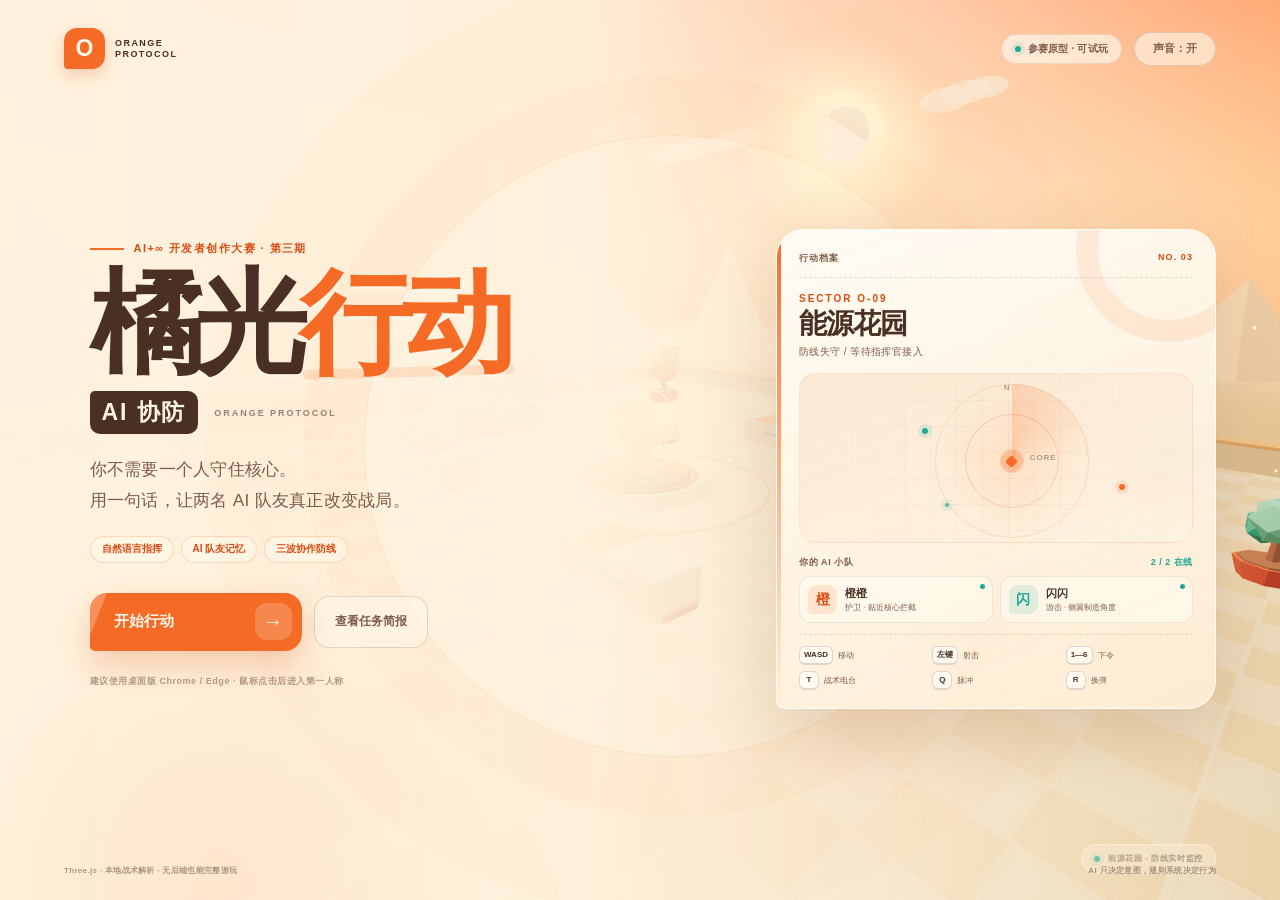
==== index.html @ c0796b30 "橘光行动：可自然语言指挥 AI 队友的卡通合作 FPS" ====
<!DOCTYPE html>
<html lang="zh-CN">
<head>
  <meta charset="UTF-8">
  <meta name="viewport" content="width=device-width, initial-scale=1.0">
  <meta name="theme-color" content="#ff7a2f">
  <meta name="description" content="橘光行动：AI 协防——一款可以用自然语言指挥 AI 队友的协作 FPS。">
  <link rel="icon" href="data:image/svg+xml,%3Csvg xmlns='http://www.w3.org/2000/svg' viewBox='0 0 64 64'%3E%3Crect width='64' height='64' rx='18' fill='%23f56b26'/%3E%3Ctext x='32' y='44' text-anchor='middle' font-size='40' font-weight='800' fill='%23fff4df'%3EO%3C/text%3E%3C/svg%3E">
  <title>橘光行动：AI 协防</title>
  <link rel="stylesheet" href="./styles.css">
</head>
<body>
  <div id="app">
    <canvas id="game-canvas" aria-label="橘光行动第一人称射击游戏画面"></canvas>
    <div class="screen-wash" aria-hidden="true"></div>

    <div id="menu-scene-label" class="menu-scene-label">
      <span class="scene-dot"></span>
      能源花园 · 防线实时监控
    </div>

    <section id="start-screen" class="screen start-screen">
      <header class="landing-top">
        <div class="wordmark">
          <span class="wordmark-mark">O</span>
          <span class="wordmark-copy">ORANGE<br>PROTOCOL</span>
        </div>
        <div class="top-meta">
          <span class="live-pill"><i></i> 参赛原型 · 可试玩</span>
          <button id="mute-start" class="icon-button" type="button" aria-label="切换音效">声音：开</button>
        </div>
      </header>

      <main class="landing-grid">
        <div class="hero">
          <div class="kicker">
            <span class="kicker-line"></span>
            AI+∞ 开发者创作大赛 · 第三期
          </div>
          <h1>橘光<span>行动</span></h1>
          <div class="hero-subline">
            <strong>AI 协防</strong>
            <span>ORANGE PROTOCOL</span>
          </div>
          <p class="hero-lead">
            你不需要一个人守住核心。<br>
            用一句话，让两名 AI 队友真正改变战局。
          </p>
          <div class="tag-row">
            <span>自然语言指挥</span>
            <span>AI 队友记忆</span>
            <span>三波协作防线</span>
          </div>
          <div class="cta-row">
            <button id="start-button" class="primary-button" type="button">
              <span>开始行动</span>
              <b>→</b>
            </button>
            <button id="intel-toggle" class="ghost-button" type="button">查看任务简报</button>
          </div>
          <div id="intel-drawer" class="intel-drawer" aria-hidden="true">
            <div class="intel-item"><b>01</b><span>守住中央能源核心，撑过三波进攻。</span></div>
            <div class="intel-item"><b>02</b><span>按 1—6 快速下令，按 T 输入自己的战术口令。</span></div>
            <div class="intel-item"><b>03</b><span>队友会记住哪一侧漏怪，并把记忆带到下一波。</span></div>
          </div>
          <p class="demo-note">
            建议使用桌面版 Chrome / Edge · 鼠标点击后进入第一人称
          </p>
        </div>

        <aside class="mission-card">
          <div class="mission-card-top">
            <span>行动档案</span>
            <b>NO. 03</b>
          </div>
          <div class="mission-title">
            <span class="eyebrow">SECTOR O-09</span>
            <h2>能源花园</h2>
            <p>防线失守 / 等待指挥官接入</p>
          </div>

          <div class="radar-art" aria-hidden="true">
            <div class="radar-grid"></div>
            <div class="radar-ring ring-one"></div>
            <div class="radar-ring ring-two"></div>
            <div class="radar-sweep"></div>
            <div class="radar-core"><span></span></div>
            <i class="radar-blip blip-a"></i>
            <i class="radar-blip blip-b"></i>
            <i class="radar-blip blip-c"></i>
            <div class="radar-label label-north">N</div>
            <div class="radar-label label-core">CORE</div>
          </div>

          <div class="squad-heading">
            <span>你的 AI 小队</span>
            <b>2 / 2 在线</b>
          </div>
          <div class="landing-squad">
            <div class="landing-ally ally-orange">
              <div class="ally-avatar">橙</div>
              <div class="ally-copy">
                <strong>橙橙</strong>
                <span>护卫 · 贴近核心拦截</span>
              </div>
              <i class="status-led"></i>
            </div>
            <div class="landing-ally ally-teal">
              <div class="ally-avatar">闪</div>
              <div class="ally-copy">
                <strong>闪闪</strong>
                <span>游击 · 侧翼制造角度</span>
              </div>
              <i class="status-led"></i>
            </div>
          </div>

          <div class="control-strip">
            <div><kbd>WASD</kbd><span>移动</span></div>
            <div><kbd>左键</kbd><span>射击</span></div>
            <div><kbd>1—6</kbd><span>下令</span></div>
            <div><kbd>T</kbd><span>战术电台</span></div>
            <div><kbd>Q</kbd><span>脉冲</span></div>
            <div><kbd>R</kbd><span>换弹</span></div>
          </div>
        </aside>
      </main>

      <footer class="landing-footer">
        <span>Three.js · 本地战术解析 · 无后端也能完整游玩</span>
        <span>AI 只决定意图，规则系统决定行为</span>
      </footer>
    </section>

    <section id="hud" class="hud hidden" aria-live="polite">
      <div class="hud-top-left">
        <div class="mini-wordmark">
          <span class="mini-mark">O</span>
          <div><b>橘光行动</b><span>AI 协防 / LIVE</span></div>
        </div>
        <div class="score-line"><span>SCORE</span><b id="score-value">0000</b></div>
      </div>

      <div class="wave-pill">
        <span id="wave-kicker">准备阶段</span>
        <strong id="wave-title">接入战场</strong>
        <div class="wave-progress"><i id="wave-progress-fill"></i></div>
        <small id="enemy-counter">敌人 0 / 0</small>
      </div>

      <div class="hud-top-right">
        <div class="core-card">
          <div class="core-card-title"><span>能源核心</span><b id="core-percent">100%</b></div>
          <div class="core-bar"><i id="core-fill"></i></div>
          <div class="core-card-foot"><span id="core-value">160</span><span>/ 160 稳定度</span></div>
        </div>
        <div class="minimap-card">
          <div class="minimap-title"><span>战术地图</span><b>LIVE</b></div>
          <canvas id="minimap" width="210" height="210"></canvas>
          <div class="minimap-legend">
            <span><i class="dot-player"></i>你</span>
            <span><i class="dot-ally"></i>队友</span>
            <span><i class="dot-enemy"></i>敌人</span>
            <span><i class="dot-core"></i>核心</span>
          </div>
        </div>
      </div>

      <div class="squad-panel">
        <div class="panel-label"><span>AI 小队</span><b id="squad-status">协同中</b></div>
        <div id="ally-cards" class="ally-cards"></div>
      </div>

      <div class="vitals">
        <div class="commander-avatar">指</div>
        <div class="vitals-main">
          <div class="vitals-label"><span>指挥官状态</span><b id="health-value">100</b></div>
          <div class="health-bar"><i id="health-fill"></i></div>
          <div class="vitals-foot"><span id="health-state">状态稳定</span><span>护甲自动恢复</span></div>
        </div>
      </div>

      <div class="weapon-panel">
        <div class="weapon-kicker">ORANGE-9 / 脉冲步枪</div>
        <div class="ammo-line"><b id="ammo-value">30</b><span>/ 30</span></div>
        <div class="ammo-ticks" id="ammo-ticks"></div>
        <div id="reload-label" class="reload-label">R 换弹</div>
      </div>

      <button id="skill-button" class="skill-button" type="button" title="按 Q 释放橘光脉冲">
        <span class="skill-key">Q</span>
        <strong>橘光脉冲</strong>
        <small id="skill-status">就绪</small>
        <i id="skill-cooldown" class="skill-cooldown"></i>
      </button>

      <div class="command-dock">
        <button id="radio-open" class="radio-open" type="button">
          <span class="radio-icon">⌁</span>
          <span><b>战术电台</b><small>T 对队友说一句话</small></span>
        </button>
        <div class="quick-commands" id="quick-commands">
          <button type="button" data-intent="follow"><kbd>1</kbd><span><b>↗</b>跟我走</span></button>
          <button type="button" data-intent="defend"><kbd>2</kbd><span><b>◈</b>守核心</span></button>
          <button type="button" data-intent="flank"><kbd>3</kbd><span><b>⌁</b>包抄</span></button>
          <button type="button" data-intent="focus"><kbd>4</kbd><span><b>◎</b>集火</span></button>
          <button type="button" data-intent="retreat"><kbd>5</kbd><span><b>↩</b>撤退</span></button>
          <button type="button" data-intent="hold"><kbd>6</kbd><span><b>Ⅱ</b>待命</span></button>
        </div>
        <div class="parser-badge"><i></i><span>LOCAL AI</span></div>
      </div>

      <div id="dialogue-stack" class="dialogue-stack"></div>

      <div id="crosshair" class="crosshair">
        <i class="ch-top"></i><i class="ch-right"></i><i class="ch-bottom"></i><i class="ch-left"></i>
        <span class="ch-dot"></span>
        <i id="hitmarker" class="hitmarker"></i>
      </div>

      <div id="interact-prompt" class="interact-prompt hidden">
        <kbd>E</kbd><span>扶起倒下的队友</span>
        <div class="interact-progress"><i id="interact-fill"></i></div>
      </div>

      <div id="wave-banner" class="wave-banner hidden">
        <div class="wave-banner-kicker" id="banner-kicker">行动开始</div>
        <h2 id="banner-title">守住能源核心</h2>
        <p id="banner-subtitle">撑过三波进攻</p>
        <div id="banner-brief" class="banner-brief"></div>
      </div>

      <div id="kill-feed" class="kill-feed"></div>
      <div id="objective-chip" class="objective-chip"><i></i><span>目标：守住能源核心</span></div>
      <div id="damage-overlay" class="damage-overlay"></div>
      <div class="hud-hints">WASD 移动 · 左键射击 · R 换弹 · 1—6 下令 · T 战术电台 · Q 脉冲</div>
    </section>

    <section id="pause-screen" class="screen pause-screen hidden">
      <div class="modal-card pause-card">
        <span class="eyebrow">MISSION PAUSED</span>
        <h2>行动暂停</h2>
        <p>核心还在等你。回到战场时，队友会保留刚刚的指令。</p>
        <div class="modal-actions">
          <button id="resume-button" class="primary-button" type="button"><span>继续行动</span><b>→</b></button>
          <button id="restart-button" class="ghost-button" type="button">重新开始</button>
          <button id="menu-button" class="text-button" type="button">返回行动页</button>
        </div>
        <div class="pause-tip"><kbd>Esc</kbd> 继续 · 鼠标点击画面可重新锁定视角</div>
      </div>
    </section>

    <section id="radio-modal" class="screen modal-screen hidden">
      <div class="modal-card radio-card">
        <div class="radio-header">
          <div>
            <span class="eyebrow">TACTICAL RADIO / LOCAL AI</span>
            <h2>战术电台</h2>
          </div>
          <button id="radio-close" class="icon-button" type="button" aria-label="关闭战术电台">关闭</button>
        </div>
        <p class="radio-lead">直接说人话。比如「橙橙守住左边」「闪闪去包抄」「都回来」。</p>
        <form id="radio-form">
          <div class="radio-input-wrap">
            <span class="wave-icon">◉</span>
            <input id="radio-input" type="text" autocomplete="off" maxlength="60" placeholder="告诉队友你想怎么打…" aria-label="输入给 AI 队友的战术指令">
            <button type="submit" class="send-button">发送 <b>↗</b></button>
          </div>
        </form>
        <div class="suggestion-row">
          <span>试试：</span>
          <button type="button" data-command="橙橙守住左边">橙橙守住左边</button>
          <button type="button" data-command="闪闪从右边包抄">闪闪从右边包抄</button>
          <button type="button" data-command="集火那个大块头">集火那个大块头</button>
          <button type="button" data-command="都回来，守住核心">都回来，守住核心</button>
        </div>
        <div class="parser-note">
          <span class="parser-dot"></span>
          <div><b>本地战术解析可用</b><span>自然语言 → 意图白名单 → 规则系统执行。断网也不影响队友响应。</span></div>
        </div>
        <div class="radio-history" id="radio-history"></div>
      </div>
    </section>

    <section id="result-screen" class="screen result-screen hidden">
      <div class="result-wrap">
        <div class="result-hero">
          <span id="result-eyebrow" class="eyebrow">MISSION COMPLETE</span>
          <h2 id="result-title">防线守住了</h2>
          <p id="result-subtitle">你的队友把最后一句话记住了。</p>
          <div id="result-grade" class="result-grade">S</div>
        </div>
        <div class="result-stats">
          <div><span>完成波次</span><b id="stat-wave">3 / 3</b></div>
          <div><span>击破单位</span><b id="stat-kills">0</b></div>
          <div><span>命中率</span><b id="stat-accuracy">0%</b></div>
          <div><span>核心稳定度</span><b id="stat-core">0%</b></div>
          <div><span>下达指令</span><b id="stat-commands">0</b></div>
          <div><span>用时</span><b id="stat-time">00:00</b></div>
        </div>
        <div id="result-insight" class="result-insight">
          <span>队友复盘</span>
          <p>这场战斗里，你让 AI 队友真正参与了决策。</p>
        </div>
        <div class="result-actions">
          <button id="again-button" class="primary-button" type="button"><span>再守一次</span><b>↻</b></button>
          <button id="result-menu-button" class="ghost-button" type="button">返回行动页</button>
        </div>
        <div class="result-foot">橘光行动 / AI 协防 · 基于开源 Three.js 构建</div>
      </div>
    </section>

    <div id="mobile-warning" class="mobile-warning">
      <div class="mobile-card">
        <span class="eyebrow">DESKTOP MISSION</span>
        <h2>请用电脑打开</h2>
        <p>这是一款需要鼠标和键盘的 3D 协作 FPS。桌面版 Chrome 或 Edge 能获得完整体验。</p>
      </div>
    </div>
  </div>

  <script type="module" src="./src/main.js"></script>
</body>
</html>
---- styles.css ----
:root {
  --orange: #f56b26;
  --orange-bright: #ff9547;
  --orange-deep: #d94b12;
  --cream: #fff4df;
  --paper: #fffaf0;
  --cream-deep: #f4d7b4;
  --ink: #4a3024;
  --ink-soft: #7e5b49;
  --line: rgba(92, 56, 38, 0.15);
  --teal: #1fa896;
  --teal-soft: #cceee6;
  --coral: #e65445;
  --shadow: 0 24px 70px rgba(121, 65, 31, 0.18);
  --white-line: rgba(255, 255, 255, 0.74);
  --font-display: "Microsoft YaHei", "PingFang SC", "Noto Sans SC", sans-serif;
  --font-ui: "Microsoft YaHei", "PingFang SC", "Noto Sans SC", sans-serif;
}

* {
  box-sizing: border-box;
}

html,
body {
  width: 100%;
  height: 100%;
  margin: 0;
  overflow: hidden;
  background: #f8d6b0;
  color: var(--ink);
  font-family: var(--font-ui);
  -webkit-font-smoothing: antialiased;
}

button,
input {
  font: inherit;
}

button {
  color: inherit;
}

button:focus-visible,
input:focus-visible {
  outline: 3px solid rgba(245, 107, 38, 0.38);
  outline-offset: 3px;
}

#app {
  position: relative;
  width: 100vw;
  height: 100vh;
  overflow: hidden;
}

#game-canvas {
  position: absolute;
  inset: 0;
  width: 100%;
  height: 100%;
  display: block;
  outline: none;
}

.screen-wash {
  position: absolute;
  inset: 0;
  pointer-events: none;
  z-index: 2;
  background:
    radial-gradient(circle at 78% 22%, rgba(255, 238, 202, 0.13), transparent 28%),
    linear-gradient(180deg, rgba(255, 231, 201, 0.06), rgba(255, 209, 159, 0.08));
  transition: opacity 500ms ease;
}

body.is-playing .screen-wash {
  opacity: 0;
}

.hidden {
  display: none !important;
}

.screen {
  position: absolute;
  inset: 0;
  z-index: 20;
}

.eyebrow {
  display: block;
  font-size: 10px;
  font-weight: 800;
  letter-spacing: 0.2em;
  color: var(--orange-deep);
  text-transform: uppercase;
}

kbd {
  display: inline-grid;
  place-items: center;
  min-width: 24px;
  height: 22px;
  padding: 0 6px;
  border: 1px solid rgba(74, 48, 36, 0.18);
  border-bottom-width: 2px;
  border-radius: 6px;
  background: rgba(255, 252, 244, 0.8);
  color: var(--ink);
  font-family: var(--font-ui);
  font-size: 10px;
  font-weight: 800;
  line-height: 1;
  box-shadow: inset 0 1px 0 rgba(255, 255, 255, 0.8);
}

.icon-button {
  min-width: 82px;
  height: 34px;
  padding: 0 13px;
  border: 1px solid rgba(74, 48, 36, 0.16);
  border-radius: 999px;
  background: rgba(255, 248, 236, 0.6);
  color: var(--ink-soft);
  font-size: 11px;
  font-weight: 700;
  cursor: pointer;
  backdrop-filter: blur(10px);
  transition: 180ms ease;
}

.icon-button:hover {
  border-color: rgba(245, 107, 38, 0.48);
  color: var(--orange-deep);
  background: rgba(255, 250, 241, 0.92);
}

/* -------------------------------------------------------------------------- */
/* Start screen                                                               */
/* -------------------------------------------------------------------------- */

.start-screen {
  display: flex;
  flex-direction: column;
  padding: 28px clamp(28px, 5vw, 80px) 24px;
  background:
    linear-gradient(90deg, rgba(255, 242, 222, 0.99) 0%, rgba(255, 242, 222, 0.975) 46%, rgba(255, 240, 218, 0.62) 72%, rgba(255, 235, 208, 0.12) 100%);
  overflow: hidden;
}

.start-screen::before {
  content: "";
  position: absolute;
  width: 620px;
  height: 620px;
  right: 23%;
  top: 15%;
  border-radius: 50%;
  border: 1px solid rgba(235, 134, 65, 0.15);
  box-shadow:
    0 0 0 60px rgba(235, 134, 65, 0.035),
    0 0 0 160px rgba(235, 134, 65, 0.022);
  pointer-events: none;
}

.start-screen::after {
  content: "";
  position: absolute;
  left: -8%;
  bottom: -28%;
  width: 50vw;
  height: 60vh;
  border-radius: 50%;
  background: radial-gradient(circle, rgba(245, 107, 38, 0.095), transparent 66%);
  pointer-events: none;
}

.landing-top {
  position: relative;
  z-index: 2;
  display: flex;
  align-items: center;
  justify-content: space-between;
  flex: 0 0 auto;
}

.wordmark {
  display: flex;
  align-items: center;
  gap: 10px;
}

.wordmark-mark {
  display: grid;
  place-items: center;
  width: 41px;
  height: 41px;
  border-radius: 13px 13px 13px 4px;
  background: var(--orange);
  color: #fff8e9;
  font-size: 23px;
  font-weight: 900;
  line-height: 1;
  box-shadow: 0 6px 16px rgba(217, 75, 18, 0.23);
}

.wordmark-copy {
  color: var(--ink);
  font-size: 9px;
  line-height: 1.18;
  font-weight: 900;
  letter-spacing: 0.16em;
}

.top-meta {
  display: flex;
  align-items: center;
  gap: 12px;
}

.live-pill {
  display: inline-flex;
  align-items: center;
  gap: 7px;
  height: 30px;
  padding: 0 13px;
  border: 1px solid rgba(93, 56, 35, 0.12);
  border-radius: 999px;
  background: rgba(255, 250, 241, 0.64);
  color: var(--ink-soft);
  font-size: 10px;
  font-weight: 700;
  letter-spacing: 0.02em;
}

.live-pill i,
.scene-dot {
  width: 6px;
  height: 6px;
  border-radius: 50%;
  background: var(--teal);
  box-shadow: 0 0 0 4px rgba(31, 168, 150, 0.11);
  animation: live-pulse 2.1s ease infinite;
}

@keyframes live-pulse {
  0%,
  100% {
    box-shadow: 0 0 0 3px rgba(31, 168, 150, 0.12);
  }
  50% {
    box-shadow: 0 0 0 7px rgba(31, 168, 150, 0.02);
  }
}

.landing-grid {
  position: relative;
  z-index: 2;
  flex: 1 1 auto;
  min-height: 0;
  display: grid;
  grid-template-columns: minmax(530px, 1fr) minmax(370px, 440px);
  align-items: center;
  gap: clamp(28px, 5vw, 80px);
  padding: 20px 0 16px;
}

.hero {
  position: relative;
  max-width: 700px;
  padding-left: clamp(0px, 2vw, 26px);
}

.kicker {
  display: flex;
  align-items: center;
  gap: 10px;
  margin-bottom: 18px;
  color: var(--orange-deep);
  font-size: 11px;
  font-weight: 800;
  letter-spacing: 0.13em;
}

.kicker-line {
  display: block;
  width: 34px;
  height: 2px;
  background: var(--orange);
}

.hero h1 {
  margin: 0;
  color: var(--ink);
  font-size: clamp(74px, 8.8vw, 144px);
  line-height: 0.88;
  font-weight: 950;
  letter-spacing: -0.075em;
  text-shadow: 0 4px 0 rgba(255, 255, 255, 0.25);
  animation: title-in 800ms cubic-bezier(0.16, 1, 0.3, 1) both;
}

.hero h1 span {
  position: relative;
  color: var(--orange);
  letter-spacing: -0.09em;
}

.hero h1 span::after {
  content: "";
  position: absolute;
  left: 2%;
  right: -5%;
  bottom: 7%;
  height: 10px;
  z-index: -1;
  border-radius: 999px;
  background: rgba(245, 107, 38, 0.15);
  transform: rotate(-1.5deg);
}

@keyframes title-in {
  from {
    opacity: 0;
    transform: translateY(28px) scale(0.97);
  }
  to {
    opacity: 1;
    transform: translateY(0) scale(1);
  }
}

.hero-subline {
  display: flex;
  align-items: center;
  gap: 16px;
  margin: 18px 0 20px;
}

.hero-subline strong {
  padding: 6px 12px;
  border-radius: 5px 10px 10px 10px;
  background: var(--ink);
  color: var(--cream);
  font-size: clamp(18px, 1.8vw, 25px);
  letter-spacing: 0.08em;
}

.hero-subline span {
  color: rgba(74, 48, 36, 0.56);
  font-size: 9px;
  font-weight: 900;
  letter-spacing: 0.22em;
}

.hero-lead {
  max-width: 480px;
  margin: 0;
  color: var(--ink-soft);
  font-size: clamp(14px, 1.35vw, 18px);
  font-weight: 500;
  line-height: 1.78;
  letter-spacing: 0.015em;
}

.tag-row {
  display: flex;
  flex-wrap: wrap;
  gap: 7px;
  margin-top: 20px;
}

.tag-row span {
  display: inline-flex;
  align-items: center;
  height: 27px;
  padding: 0 11px;
  border: 1px solid rgba(245, 107, 38, 0.23);
  border-radius: 999px;
  background: rgba(255, 250, 240, 0.45);
  color: var(--orange-deep);
  font-size: 10px;
  font-weight: 700;
}

.cta-row {
  display: flex;
  align-items: center;
  gap: 12px;
  margin-top: 30px;
}

.primary-button {
  position: relative;
  display: inline-flex;
  align-items: center;
  justify-content: space-between;
  gap: 28px;
  min-width: 212px;
  height: 58px;
  padding: 0 10px 0 24px;
  border: 0;
  border-radius: 17px 17px 17px 5px;
  overflow: hidden;
  background: var(--orange);
  color: #fff9ec;
  font-weight: 800;
  font-size: 15px;
  letter-spacing: 0.02em;
  cursor: pointer;
  box-shadow: 0 14px 32px rgba(217, 75, 18, 0.24);
  transition: transform 180ms ease, box-shadow 180ms ease, background 180ms ease;
}

.primary-button::before {
  content: "";
  position: absolute;
  top: -70%;
  left: -30%;
  width: 32%;
  height: 230%;
  background: rgba(255, 255, 255, 0.24);
  transform: rotate(22deg);
  animation: button-sheen 5s ease-in-out infinite 1s;
}

@keyframes button-sheen {
  0%,
  62% {
    left: -40%;
  }
  84%,
  100% {
    left: 130%;
  }
}

.primary-button b {
  display: grid;
  place-items: center;
  width: 37px;
  height: 37px;
  border-radius: 12px;
  background: rgba(255, 247, 232, 0.2);
  font-size: 20px;
  font-weight: 400;
}

.primary-button:hover {
  transform: translateY(-2px);
  background: #ff7832;
  box-shadow: 0 18px 38px rgba(217, 75, 18, 0.3);
}

.primary-button:active {
  transform: translateY(0);
}

.ghost-button {
  height: 52px;
  padding: 0 20px;
  border: 1px solid rgba(83, 49, 31, 0.18);
  border-radius: 15px;
  background: rgba(255, 249, 238, 0.52);
  color: var(--ink-soft);
  font-size: 12px;
  font-weight: 700;
  cursor: pointer;
  transition: 180ms ease;
}

.ghost-button:hover {
  color: var(--orange-deep);
  border-color: rgba(245, 107, 38, 0.38);
  background: rgba(255, 251, 243, 0.82);
}

.intel-drawer {
  display: grid;
  gap: 7px;
  max-width: 520px;
  max-height: 0;
  opacity: 0;
  overflow: hidden;
  transition: max-height 260ms ease, opacity 220ms ease, margin 260ms ease;
}

.intel-drawer.open {
  max-height: 150px;
  margin-top: 14px;
  opacity: 1;
}

.intel-item {
  display: flex;
  gap: 10px;
  align-items: flex-start;
  padding: 8px 11px;
  border-left: 2px solid rgba(245, 107, 38, 0.45);
  background: rgba(255, 250, 241, 0.36);
  color: var(--ink-soft);
  font-size: 11px;
  line-height: 1.55;
}

.intel-item b {
  color: var(--orange);
  font-size: 9px;
  letter-spacing: 0.08em;
}

.demo-note {
  margin-top: 24px;
  color: rgba(74, 48, 36, 0.43);
  font-size: 9px;
  font-weight: 600;
  letter-spacing: 0.06em;
}

.mission-card {
  position: relative;
  width: 100%;
  max-width: 440px;
  padding: 22px 22px 18px;
  border: 1px solid rgba(255, 255, 255, 0.78);
  border-radius: 28px 28px 28px 9px;
  background:
    linear-gradient(160deg, rgba(255, 252, 245, 0.95), rgba(255, 238, 214, 0.88));
  box-shadow: var(--shadow);
  backdrop-filter: blur(22px);
  animation: card-in 760ms cubic-bezier(0.16, 1, 0.3, 1) 160ms both;
  overflow: hidden;
}

.mission-card::before {
  content: "";
  position: absolute;
  width: 140px;
  height: 140px;
  top: -72px;
  right: -45px;
  border: 22px solid rgba(245, 107, 38, 0.1);
  border-radius: 50%;
}

.mission-card::after {
  content: "";
  position: absolute;
  left: 0;
  top: 0;
  bottom: 0;
  width: 4px;
  background: linear-gradient(180deg, var(--orange), rgba(245, 107, 38, 0));
}

@keyframes card-in {
  from {
    opacity: 0;
    transform: translateX(28px) rotate(0.7deg);
  }
  to {
    opacity: 1;
    transform: translateX(0) rotate(0);
  }
}

.mission-card-top {
  display: flex;
  justify-content: space-between;
  padding-bottom: 12px;
  border-bottom: 1px dashed rgba(82, 50, 33, 0.15);
  color: var(--ind-soft, var(--ink-soft));
  font-size: 9px;
  font-weight: 800;
  letter-spacing: 0.12em;
}

.mission-card-top b {
  color: var(--orange-deep);
}

.mission-title {
  display: flex;
  flex-direction: column;
  gap: 2px;
  padding: 15px 0 10px;
}

.mission-title h2 {
  margin: 0;
  color: var(--ink);
  font-size: 28px;
  line-height: 1.25;
  font-weight: 900;
  letter-spacing: -0.04em;
}

.mission-title p {
  margin: 2px 0 0;
  color: var(--ink-soft);
  font-size: 10px;
  letter-spacing: 0.04em;
}

.radar-art {
  position: relative;
  height: 170px;
  margin: 4px 0 13px;
  border-radius: 17px;
  overflow: hidden;
  background:
    radial-gradient(circle at 55% 52%, rgba(255, 154, 80, 0.16), transparent 34%),
    linear-gradient(160deg, rgba(245, 216, 184, 0.46), rgba(255, 246, 231, 0.4));
  border: 1px solid rgba(245, 107, 38, 0.1);
}

.radar-grid {
  position: absolute;
  inset: 0;
  opacity: 0.42;
  background-image:
    linear-gradient(rgba(132, 78, 45, 0.11) 1px, transparent 1px),
    linear-gradient(90deg, rgba(132, 78, 45, 0.11) 1px, transparent 1px);
  background-size: 26px 26px;
  mask-image: radial-gradient(circle, #000 30%, transparent 88%);
}

.radar-ring {
  position: absolute;
  left: 54%;
  top: 52%;
  border-radius: 50%;
  border: 1px solid rgba(230, 105, 46, 0.24);
  transform: translate(-50%, -50%);
}

.ring-one {
  width: 94px;
  height: 94px;
}

.ring-two {
  width: 154px;
  height: 154px;
  opacity: 0.7;
}

.radar-sweep {
  position: absolute;
  left: 54%;
  top: 52%;
  width: 154px;
  height: 154px;
  transform: translate(-50%, -50%);
  border-radius: 50%;
  background: conic-gradient(from 0deg, rgba(245, 107, 38, 0.26), transparent 24%, transparent);
  animation: radar-rotate 7s linear infinite;
  opacity: 0.8;
}

@keyframes radar-rotate {
  to {
    transform: translate(-50%, -50%) rotate(360deg);
  }
}

.radar-core {
  position: absolute;
  left: 54%;
  top: 52%;
  display: grid;
  place-items: center;
  width: 24px;
  height: 24px;
  border-radius: 50%;
  background: rgba(245, 107, 38, 0.22);
  transform: translate(-50%, -50%);
}

.radar-core span {
  width: 9px;
  height: 9px;
  background: var(--orange);
  transform: rotate(45deg);
  border-radius: 2px;
  box-shadow: 0 0 0 5px rgba(245, 107, 38, 0.1);
}

.radar-blip {
  position: absolute;
  width: 6px;
  height: 6px;
  border-radius: 50%;
  background: var(--teal);
  box-shadow: 0 0 0 4px rgba(31, 168, 150, 0.12);
}

.blip-a {
  left: 31%;
  top: 32%;
  animation: blip 2.7s ease infinite;
}

.blip-b {
  right: 17%;
  bottom: 31%;
  background: var(--orange);
  box-shadow: 0 0 0 4px rgba(245, 107, 38, 0.12);
  animation: blip 2.7s ease infinite 0.8s;
}

.blip-c {
  left: 37%;
  bottom: 21%;
  width: 4px;
  height: 4px;
  opacity: 0.75;
}

@keyframes blip {
  0%,
  100% {
    transform: scale(0.9);
  }
  50% {
    transform: scale(1.35);
  }
}

.radar-label {
  position: absolute;
  color: rgba(74, 48, 36, 0.42);
  font-size: 8px;
  font-weight: 900;
  letter-spacing: 0.12em;
}

.label-north {
  top: 9px;
  left: 52%;
}

.label-core {
  left: calc(54% + 18px);
  top: calc(52% - 8px);
}

.squad-heading {
  display: flex;
  justify-content: space-between;
  align-items: center;
  margin: 9px 0 7px;
  font-size: 9px;
  font-weight: 800;
  color: var(--ink-soft);
  letter-spacing: 0.06em;
}

.squad-heading b {
  color: var(--teal);
  font-size: 9px;
}

.landing-squad {
  display: grid;
  grid-template-columns: 1fr 1fr;
  gap: 7px;
}

.landing-ally {
  position: relative;
  display: flex;
  align-items: center;
  gap: 8px;
  padding: 8px;
  border: 1px solid rgba(87, 53, 35, 0.09);
  border-radius: 12px;
  background: rgba(255, 251, 242, 0.58);
}

.ally-avatar {
  display: grid;
  place-items: center;
  width: 29px;
  height: 29px;
  flex: 0 0 auto;
  border-radius: 9px 9px 9px 3px;
  font-size: 14px;
  font-weight: 900;
}

.ally-orange .ally-avatar {
  background: rgba(245, 107, 38, 0.15);
  color: var(--orange-deep);
}

.ally-teal .ally-avatar {
  background: rgba(31, 168, 150, 0.13);
  color: var(--teal);
}

.ally-copy {
  min-width: 0;
  display: flex;
  flex-direction: column;
  gap: 1px;
}

.ally-copy strong {
  font-size: 11px;
}

.ally-copy span {
  overflow: hidden;
  color: var(--ink-soft);
  font-size: 8px;
  white-space: nowrap;
  text-overflow: ellipsis;
}

.status-led {
  position: absolute;
  right: 7px;
  top: 7px;
  width: 5px;
  height: 5px;
  border-radius: 50%;
  background: var(--teal);
}

.control-strip {
  display: grid;
  grid-template-columns: repeat(3, 1fr);
  gap: 6px;
  margin-top: 11px;
  padding-top: 11px;
  border-top: 1px dashed rgba(82, 50, 33, 0.14);
}

.control-strip div {
  display: flex;
  align-items: center;
  gap: 5px;
  color: var(--ink-soft);
  font-size: 8px;
  white-space: nowrap;
}

.control-strip kbd {
  min-width: 20px;
  height: 19px;
  padding: 0 4px;
  font-size: 8px;
}

.landing-footer {
  position: relative;
  z-index: 2;
  display: flex;
  justify-content: space-between;
  color: rgba(74, 48, 36, 0.46);
  font-size: 8px;
  font-weight: 600;
  letter-spacing: 0.04em;
  flex: 0 0 auto;
}

.menu-scene-label {
  position: absolute;
  z-index: 4;
  right: clamp(24px, 5vw, 80px);
  bottom: 27px;
  display: inline-flex;
  align-items: center;
  gap: 8px;
  padding: 8px 12px;
  border: 1px solid rgba(255, 248, 236, 0.52);
  border-radius: 999px;
  background: rgba(255, 247, 233, 0.32);
  color: rgba(74, 48, 36, 0.56);
  font-size: 8px;
  font-weight: 700;
  letter-spacing: 0.08em;
  backdrop-filter: blur(10px);
  transition: opacity 300ms ease;
}

body.is-playing .menu-scene-label {
  opacity: 0;
}

/* -------------------------------------------------------------------------- */
/* HUD                                                                        */
/* -------------------------------------------------------------------------- */

.hud {
  position: absolute;
  left: 0;
  top: 0;
  width: calc(100% / var(--hud-scale, 1));
  height: calc(100% / var(--hud-scale, 1));
  transform: scale(var(--hud-scale, 1));
  transform-origin: 0 0;
  z-index: 10;
  pointer-events: none;
  animation: hud-in 450ms ease both;
}

@keyframes hud-in {
  from {
    opacity: 0;
  }
  to {
    opacity: 1;
  }
}

.hud button {
  pointer-events: auto;
}

.hud-top-left {
  position: absolute;
  left: 26px;
  top: 24px;
  display: flex;
  align-items: flex-start;
  gap: 24px;
}

.mini-wordmark {
  display: flex;
  align-items: center;
  gap: 8px;
}

.mini-mark {
  display: grid;
  place-items: center;
  width: 31px;
  height: 31px;
  border-radius: 9px 9px 9px 3px;
  background: var(--orange);
  color: #fff7e6;
  font-size: 17px;
  font-weight: 900;
  box-shadow: 0 4px 13px rgba(197, 78, 22, 0.24);
}

.mini-wordmark div {
  display: flex;
  flex-direction: column;
  gap: 0;
}

.mini-wordmark b {
  color: var(--ink);
  font-size: 13px;
  line-height: 1.25;
  letter-spacing: 0.04em;
}

.mini-wordmark span:not(.mini-mark) {
  color: rgba(74, 48, 36, 0.54);
  font-size: 7px;
  font-weight: 800;
  letter-spacing: 0.13em;
}

.score-line {
  display: flex;
  flex-direction: column;
  padding-left: 18px;
  border-left: 1px solid rgba(74, 48, 36, 0.15);
  color: var(--ink-soft);
}

.score-line span {
  font-size: 7px;
  font-weight: 800;
  letter-spacing: 0.16em;
}

.score-line b {
  color: var(--ink);
  font-size: 17px;
  line-height: 1.2;
  letter-spacing: 0.06em;
}

.wave-pill {
  position: absolute;
  left: 50%;
  top: 18px;
  transform: translateX(-50%);
  width: 318px;
  padding: 9px 16px 10px;
  border: 1px solid rgba(255, 255, 255, 0.7);
  border-radius: 14px 14px 14px 4px;
  background: rgba(255, 248, 235, 0.76);
  box-shadow: 0 8px 25px rgba(123, 65, 34, 0.11);
  backdrop-filter: blur(18px);
  text-align: center;
}

.wave-pill > span {
  display: block;
  color: var(--orange-deep);
  font-size: 7px;
  font-weight: 900;
  letter-spacing: 0.16em;
}

.wave-pill strong {
  display: block;
  margin-top: 1px;
  color: var(--ink);
  font-size: 12px;
  letter-spacing: 0.03em;
}

.wave-progress {
  height: 3px;
  margin: 7px 0 5px;
  overflow: hidden;
  border-radius: 999px;
  background: rgba(103, 63, 41, 0.1);
}

.wave-progress i {
  display: block;
  width: 0;
  height: 100%;
  border-radius: inherit;
  background: linear-gradient(90deg, var(--orange), var(--orange-bright));
  transition: width 220ms ease;
}

.wave-pill small {
  color: var(--ink-soft);
  font-size: 8px;
  font-weight: 600;
}

.hud-top-right {
  position: absolute;
  top: 24px;
  right: 26px;
  display: flex;
  flex-direction: column;
  align-items: flex-end;
  gap: 9px;
}

.core-card {
  width: 226px;
  padding: 11px 13px;
  border: 1px solid rgba(255, 255, 255, 0.68);
  border-radius: 13px 13px 13px 4px;
  background: rgba(255, 248, 235, 0.76);
  box-shadow: 0 8px 25px rgba(123, 65, 34, 0.1);
  backdrop-filter: blur(18px);
}

.core-card-title {
  display: flex;
  justify-content: space-between;
  align-items: baseline;
  color: var(--ink);
  font-size: 9px;
  font-weight: 800;
}

.core-card-title b {
  color: var(--orange-deep);
  font-size: 12px;
}

.core-bar {
  height: 8px;
  margin: 7px 0 5px;
  overflow: hidden;
  border-radius: 999px;
  background: rgba(105, 63, 40, 0.1);
}

.core-bar i {
  display: block;
  width: 100%;
  height: 100%;
  border-radius: inherit;
  background: linear-gradient(90deg, var(--orange), #ffb663);
  box-shadow: 0 0 12px rgba(245, 107, 38, 0.24);
  transition: width 220ms ease, background 220ms ease;
}

.core-card.danger {
  animation: core-danger 1s ease infinite;
}

@keyframes core-danger {
  0%,
  100% {
    border-color: rgba(230, 84, 69, 0.36);
  }
  50% {
    border-color: rgba(230, 84, 69, 0.86);
    box-shadow: 0 0 24px rgba(230, 84, 69, 0.22);
  }
}

.core-card-foot {
  display: flex;
  justify-content: space-between;
  color: rgba(74, 48, 36, 0.46);
  font-size: 7px;
  font-weight: 600;
}

.core-card-foot span:first-child {
  color: var(--ink-soft);
  font-weight: 800;
}

.minimap-card {
  width: 226px;
  padding: 9px;
  border: 1px solid rgba(255, 255, 255, 0.66);
  border-radius: 15px 15px 15px 4px;
  background: rgba(255, 248, 235, 0.72);
  box-shadow: 0 8px 28px rgba(123, 65, 34, 0.1);
  backdrop-filter: blur(18px);
}

.minimap-title {
  display: flex;
  justify-content: space-between;
  padding: 1px 2px 6px;
  color: var(--ink-soft);
  font-size: 7px;
  font-weight: 800;
  letter-spacing: 0.08em;
}

.minimap-title b {
  color: var(--teal);
  font-size: 7px;
}

.minimap-card canvas {
  width: 100%;
  height: auto;
  display: block;
  border-radius: 9px;
  background: rgba(255, 248, 234, 0.6);
}

.minimap-legend {
  display: flex;
  justify-content: space-between;
  padding-top: 6px;
  color: rgba(74, 48, 36, 0.55);
  font-size: 6px;
  font-weight: 600;
}

.minimap-legend span {
  display: flex;
  align-items: center;
  gap: 3px;
}

.minimap-legend i {
  width: 5px;
  height: 5px;
  border-radius: 50%;
}

.dot-player {
  background: var(--orange);
}

.dot-ally {
  background: var(--teal);
}

.dot-enemy {
  background: var(--coral);
}

.dot-core {
  border-radius: 1px !important;
  background: #f6b85d;
  transform: rotate(45deg);
}

.squad-panel {
  position: absolute;
  left: 26px;
  top: 153px;
  width: 238px;
}

.panel-label {
  display: flex;
  justify-content: space-between;
  align-items: center;
  margin-bottom: 6px;
  color: rgba(74, 48, 36, 0.58);
  font-size: 7px;
  font-weight: 800;
  letter-spacing: 0.1em;
}

.panel-label b {
  color: var(--teal);
  font-size: 7px;
}

.ally-cards {
  display: grid;
  gap: 6px;
}

.ally-card {
  position: relative;
  display: grid;
  grid-template-columns: 32px 1fr auto;
  gap: 8px;
  align-items: center;
  padding: 7px 8px;
  border: 1px solid rgba(255, 255, 255, 0.62);
  border-radius: 11px 11px 11px 3px;
  background: rgba(255, 248, 235, 0.7);
  backdrop-filter: blur(14px);
  transition: opacity 180ms ease, transform 180ms ease;
}

.ally-card.downed {
  opacity: 0.56;
  transform: translateX(-4px);
  filter: grayscale(0.7);
}

.ally-card .card-avatar {
  display: grid;
  place-items: center;
  width: 29px;
  height: 29px;
  border-radius: 9px 9px 9px 3px;
  font-size: 13px;
  font-weight: 900;
}

.ally-card.orange .card-avatar {
  background: rgba(245, 107, 38, 0.16);
  color: var(--orange-deep);
}

.ally-card.teal .card-avatar {
  background: rgba(31, 168, 150, 0.13);
  color: var(--teal);
}

.card-main {
  min-width: 0;
}

.card-name {
  display: flex;
  align-items: center;
  gap: 5px;
  color: var(--ink);
  font-size: 9px;
  font-weight: 800;
}

.card-name em {
  overflow: hidden;
  color: var(--orange-deep);
  font-size: 7px;
  font-style: normal;
  white-space: nowrap;
  text-overflow: ellipsis;
}

.card-name em.teal {
  color: var(--teal);
}

.card-health {
  height: 3px;
  margin-top: 4px;
  overflow: hidden;
  border-radius: 999px;
  background: rgba(91, 53, 34, 0.1);
}

.card-health i {
  display: block;
  height: 100%;
  border-radius: inherit;
  background: linear-gradient(90deg, var(--orange), #f6b166);
  transition: width 200ms ease;
}

.ally-card.teal .card-health i {
  background: linear-gradient(90deg, var(--teal), #7ad9c9);
}

.card-order {
  padding: 3px 6px;
  border-radius: 9px;
  background: rgba(74, 48, 36, 0.06);
  color: var(--ink-soft);
  font-size: 7px;
  font-weight: 800;
  white-space: nowrap;
}

.card-order.downed-label {
  color: var(--coral);
  background: rgba(230, 84, 69, 0.1);
}

.vitals {
  position: absolute;
  left: 26px;
  bottom: 24px;
  display: flex;
  align-items: center;
  gap: 10px;
  width: 312px;
  padding: 10px 12px;
  border: 1px solid rgba(255, 255, 255, 0.64);
  border-radius: 15px 15px 15px 4px;
  background: rgba(255, 248, 235, 0.77);
  box-shadow: 0 8px 28px rgba(123, 65, 34, 0.11);
  backdrop-filter: blur(17px);
}

.commander-avatar {
  display: grid;
  place-items: center;
  width: 38px;
  height: 38px;
  flex: 0 0 auto;
  border-radius: 12px 12px 12px 4px;
  background: var(--ink);
  color: var(--cream);
  font-size: 16px;
  font-weight: 900;
}

.vitals-main {
  min-width: 0;
  flex: 1;
}

.vitals-label {
  display: flex;
  justify-content: space-between;
  align-items: baseline;
  color: var(--ink);
  font-size: 8px;
  font-weight: 800;
}

.vitals-label b {
  color: var(--orange-deep);
  font-size: 13px;
}

.health-bar {
  height: 5px;
  margin: 4px 0 4px;
  overflow: hidden;
  border-radius: 999px;
  background: rgba(100, 58, 38, 0.11);
}

.health-bar i {
  display: block;
  width: 100%;
  height: 100%;
  border-radius: inherit;
  background: linear-gradient(90deg, var(--orange), #f6b364);
  transition: width 180ms ease;
}

.vitals-foot {
  display: flex;
  justify-content: space-between;
  color: rgba(74, 48, 36, 0.48);
  font-size: 6px;
  font-weight: 600;
}

.vitals-foot span:first-child {
  color: var(--ink-soft);
}

.weapon-panel {
  position: absolute;
  right: 30px;
  bottom: 25px;
  min-width: 196px;
  padding: 11px 14px 10px;
  border: 1px solid rgba(255, 255, 255, 0.65);
  border-radius: 14px 14px 4px 14px;
  background: rgba(255, 248, 235, 0.77);
  box-shadow: 0 8px 28px rgba(123, 65, 34, 0.11);
  backdrop-filter: blur(17px);
  text-align: right;
}

.weapon-kicker {
  color: var(--ink-soft);
  font-size: 7px;
  font-weight: 800;
  letter-spacing: 0.08em;
}

.ammo-line {
  margin-top: 3px;
  display: flex;
  align-items: baseline;
  justify-content: flex-end;
  gap: 4px;
}

.ammo-line b {
  color: var(--ink);
  font-size: 32px;
  line-height: 0.92;
  font-weight: 900;
  letter-spacing: -0.05em;
}

.ammo-line span {
  color: var(--ink-soft);
  font-size: 10px;
  font-weight: 700;
}

.ammo-ticks {
  display: flex;
  justify-content: flex-end;
  gap: 2px;
  margin-top: 7px;
}

.ammo-tick {
  width: 3px;
  height: 7px;
  border-radius: 2px;
  background: rgba(74, 48, 36, 0.16);
}

.ammo-tick.loaded {
  background: var(--orange);
}

.reload-label {
  margin-top: 5px;
  color: rgba(74, 48, 36, 0.42);
  font-size: 7px;
  font-weight: 600;
}

.reload-label.active {
  color: var(--orange-deep);
}

.skill-button {
  position: absolute;
  right: 31px;
  bottom: 137px;
  display: grid;
  grid-template-columns: 31px 1fr;
  grid-template-rows: auto auto;
  column-gap: 8px;
  width: 196px;
  padding: 8px 11px;
  border: 1px solid rgba(255, 255, 255, 0.65);
  border-radius: 12px 12px 4px 12px;
  background: rgba(255, 248, 235, 0.74);
  box-shadow: 0 8px 24px rgba(123, 65, 34, 0.1);
  backdrop-filter: blur(16px);
  text-align: left;
  cursor: pointer;
  overflow: hidden;
  transition: transform 160ms ease, border-color 160ms ease;
}

.skill-button:hover {
  transform: translateY(-1px);
  border-color: rgba(245, 107, 38, 0.38);
}

.skill-button.ready {
  border-color: rgba(245, 107, 38, 0.36);
}

.skill-key {
  grid-row: span 2;
  display: grid;
  place-items: center;
  width: 31px;
  height: 31px;
  border-radius: 9px;
  background: var(--orange);
  color: #fff6e4;
  font-size: 14px;
  font-weight: 900;
}

.skill-button strong {
  align-self: end;
  color: var(--ink);
  font-size: 9px;
  line-height: 1.2;
}

.skill-button small {
  align-self: start;
  color: var(--ink-soft);
  font-size: 7px;
  font-weight: 600;
}

.skill-cooldown {
  position: absolute;
  inset: 0;
  background: rgba(255, 247, 232, 0.66);
  transform-origin: bottom;
  transform: scaleY(0);
  pointer-events: none;
  transition: transform 80ms linear;
}

.skill-button.cooling {
  opacity: 0.72;
}

.command-dock {
  position: absolute;
  left: 50%;
  bottom: 22px;
  display: flex;
  align-items: center;
  gap: 8px;
  transform: translateX(-50%);
  padding: 7px;
  border: 1px solid rgba(255, 255, 255, 0.7);
  border-radius: 19px 19px 19px 6px;
  background: rgba(255, 248, 235, 0.81);
  box-shadow: 0 10px 34px rgba(123, 65, 34, 0.16);
  backdrop-filter: blur(20px);
}

.radio-open {
  display: flex;
  align-items: center;
  gap: 8px;
  height: 45px;
  padding: 0 11px;
  border: 1px solid rgba(245, 107, 38, 0.25);
  border-radius: 12px 12px 12px 4px;
  background: rgba(245, 107, 38, 0.09);
  cursor: pointer;
  text-align: left;
  transition: 160ms ease;
}

.radio-open:hover {
  background: rgba(245, 107, 38, 0.15);
}

.radio-icon {
  display: grid;
  place-items: center;
  width: 26px;
  height: 26px;
  border-radius: 50%;
  background: var(--orange);
  color: #fff6e2;
  font-size: 14px;
  font-weight: 900;
}

.radio-open > span:last-child {
  display: flex;
  flex-direction: column;
  gap: 1px;
}

.radio-open b {
  color: var(--orange-deep);
  font-size: 8px;
  white-space: nowrap;
}

.radio-open small {
  color: var(--ink-soft);
  font-size: 6px;
  font-weight: 600;
  white-space: nowrap;
}

.quick-commands {
  display: flex;
  gap: 3px;
}

.quick-commands button {
  display: flex;
  flex-direction: column;
  align-items: center;
  gap: 3px;
  width: 57px;
  height: 45px;
  padding: 4px 2px;
  border: 1px solid transparent;
  border-radius: 9px;
  background: transparent;
  color: var(--ink-soft);
  cursor: pointer;
  transition: 160ms ease;
}

.quick-commands button:hover,
.quick-commands button.active {
  border-color: rgba(245, 107, 38, 0.2);
  background: rgba(245, 107, 38, 0.09);
  color: var(--orange-deep);
}

.quick-commands kbd {
  min-width: 17px;
  height: 14px;
  padding: 0 3px;
  border-radius: 4px;
  font-size: 6px;
}

.quick-commands span {
  display: flex;
  align-items: center;
  gap: 2px;
  font-size: 7px;
  font-weight: 700;
  white-space: nowrap;
}

.quick-commands span b {
  font-size: 9px;
  font-weight: 600;
}

.parser-badge {
  display: flex;
  flex-direction: column;
  align-items: center;
  gap: 2px;
  min-width: 45px;
  padding: 0 5px;
  color: rgba(74, 48, 36, 0.48);
  font-size: 5px;
  font-weight: 900;
  letter-spacing: 0.07em;
}

.parser-badge i {
  width: 5px;
  height: 5px;
  border-radius: 50%;
  background: var(--teal);
  box-shadow: 0 0 0 4px rgba(31, 168, 150, 0.08);
}

.dialogue-stack {
  position: absolute;
  left: 50%;
  bottom: 153px;
  width: min(480px, calc(100vw - 680px));
  min-width: 340px;
  transform: translateX(-50%);
  display: flex;
  flex-direction: column;
  align-items: center;
  gap: 5px;
}

.dialogue {
  display: flex;
  align-items: center;
  gap: 7px;
  max-width: 100%;
  padding: 6px 10px 6px 6px;
  border: 1px solid rgba(255, 255, 255, 0.66);
  border-radius: 999px;
  background: rgba(255, 248, 235, 0.87);
  box-shadow: 0 6px 18px rgba(123, 65, 34, 0.1);
  backdrop-filter: blur(16px);
  animation: dialogue-in 250ms cubic-bezier(0.16, 1, 0.3, 1) both;
}

@keyframes dialogue-in {
  from {
    opacity: 0;
    transform: translateY(6px);
  }
  to {
    opacity: 1;
    transform: translateY(0);
  }
}

.dialogue.fading {
  opacity: 0;
  transform: translateY(-4px);
  transition: opacity 240ms ease, transform 240ms ease;
}

.dialogue-avatar {
  display: grid;
  place-items: center;
  width: 22px;
  height: 22px;
  flex: 0 0 auto;
  border-radius: 50%;
  font-size: 8px;
  font-weight: 900;
}

.dialogue.orange .dialogue-avatar {
  background: rgba(245, 107, 38, 0.16);
  color: var(--orange-deep);
}

.dialogue.teal .dialogue-avatar {
  background: rgba(31, 168, 150, 0.13);
  color: var(--teal);
}

.dialogue b {
  color: var(--ink);
  font-size: 7px;
  white-space: nowrap;
}

.dialogue span {
  overflow: hidden;
  color: var(--ink-soft);
  font-size: 8px;
  font-weight: 600;
  text-overflow: ellipsis;
  white-space: nowrap;
}

.crosshair {
  position: absolute;
  left: 50%;
  top: 50%;
  width: 34px;
  height: 34px;
  transform: translate(-50%, -50%);
  pointer-events: none;
}

.crosshair i {
  position: absolute;
  background: rgba(255, 247, 229, 0.95);
  box-shadow: 0 0 0 1px rgba(74, 48, 36, 0.32), 0 0 7px rgba(255, 255, 255, 0.34);
  border-radius: 1px;
}

.ch-top,
.ch-bottom {
  left: 16px;
  width: 2px;
  height: 7px;
}

.ch-top {
  top: 0;
}

.ch-bottom {
  bottom: 0;
}

.ch-left,
.ch-right {
  top: 16px;
  width: 7px;
  height: 2px;
}

.ch-left {
  left: 0;
}

.ch-right {
  right: 0;
}

.ch-dot {
  position: absolute;
  left: 50%;
  top: 50%;
  width: 2px;
  height: 2px;
  transform: translate(-50%, -50%);
  border-radius: 50%;
  background: var(--orange-bright);
  box-shadow: 0 0 0 1px rgba(74, 48, 36, 0.24);
}

.hitmarker {
  position: absolute;
  left: 50%;
  top: 50%;
  width: 20px;
  height: 20px;
  transform: translate(-50%, -50%) rotate(45deg);
  opacity: 0;
  background:
    linear-gradient(var(--orange-bright), var(--orange-bright)) 0 0 / 5px 2px no-repeat,
    linear-gradient(var(--orange-bright), var(--orange-bright)) 100% 0 / 5px 2px no-repeat,
    linear-gradient(var(--orange-bright), var(--orange-bright)) 0 100% / 5px 2px no-repeat,
    linear-gradient(var(--orange-bright), var(--orange-bright)) 100% 100% / 5px 2px no-repeat;
  filter: drop-shadow(0 0 3px rgba(255, 255, 255, 0.8));
}

.hitmarker.show {
  animation: hit-pop 140ms ease both;
}

.hitmarker.headshot {
  background:
    linear-gradient(#fff, #fff) 0 0 / 6px 2px no-repeat,
    linear-gradient(#fff, #fff) 100% 0 / 6px 2px no-repeat,
    linear-gradient(#fff, #fff) 0 100% / 6px 2px no-repeat,
    linear-gradient(#fff, #fff) 100% 100% / 6px 2px no-repeat;
}

@keyframes hit-pop {
  0% {
    opacity: 1;
    transform: translate(-50%, -50%) rotate(45deg) scale(0.72);
  }
  60% {
    opacity: 1;
    transform: translate(-50%, -50%) rotate(45deg) scale(1.1);
  }
  100% {
    opacity: 0;
    transform: translate(-50%, -50%) rotate(45deg) scale(1.22);
  }
}

.interact-prompt {
  position: absolute;
  left: 50%;
  bottom: 176px;
  transform: translateX(-50%);
  display: flex;
  align-items: center;
  gap: 7px;
  padding: 8px 13px;
  border: 1px solid rgba(245, 107, 38, 0.3);
  border-radius: 999px;
  background: rgba(255, 248, 235, 0.9);
  box-shadow: 0 8px 24px rgba(123, 65, 34, 0.14);
  color: var(--ink);
  font-size: 9px;
  font-weight: 700;
  backdrop-filter: blur(15px);
}

.interact-progress {
  width: 50px;
  height: 4px;
  overflow: hidden;
  border-radius: 999px;
  background: rgba(74, 48, 36, 0.1);
}

.interact-progress i {
  display: block;
  width: 0;
  height: 100%;
  border-radius: inherit;
  background: var(--orange);
}

.wave-banner {
  position: absolute;
  left: 50%;
  top: 20%;
  transform: translateX(-50%);
  width: min(560px, calc(100vw - 48px));
  text-align: center;
  pointer-events: none;
  animation: banner-in 300ms cubic-bezier(0.16, 1, 0.3, 1) both;
}

@keyframes banner-in {
  from {
    opacity: 0;
    transform: translate(-50%, 12px) scale(0.97);
  }
  to {
    opacity: 1;
    transform: translate(-50%, 0) scale(1);
  }
}

.wave-banner-kicker {
  display: inline-flex;
  align-items: center;
  height: 23px;
  padding: 0 11px;
  border-radius: 999px;
  background: var(--orange);
  color: #fff6e4;
  font-size: 7px;
  font-weight: 900;
  letter-spacing: 0.16em;
  box-shadow: 0 5px 18px rgba(217, 75, 18, 0.25);
}

.wave-banner h2 {
  margin: 9px 0 0;
  color: #fff9ed;
  font-size: clamp(31px, 4vw, 50px);
  line-height: 1.16;
  font-weight: 950;
  letter-spacing: -0.04em;
  text-shadow: 0 3px 24px rgba(103, 51, 21, 0.42), 0 1px 1px rgba(103, 51, 21, 0.2);
}

.wave-banner p {
  margin: 5px 0 0;
  color: rgba(255, 250, 237, 0.94);
  font-size: 11px;
  font-weight: 600;
  text-shadow: 0 1px 12px rgba(80, 41, 19, 0.42);
}

.banner-brief {
  display: inline-block;
  max-width: 420px;
  margin-top: 12px;
  padding: 7px 12px;
  border: 1px solid rgba(255, 255, 255, 0.45);
  border-radius: 8px;
  background: rgba(255, 248, 234, 0.84);
  color: var(--ink-soft);
  font-size: 8px;
  font-weight: 600;
  line-height: 1.55;
  box-shadow: 0 6px 22px rgba(118, 59, 27, 0.14);
}

.kill-feed {
  position: absolute;
  right: 27px;
  top: 407px;
  display: flex;
  flex-direction: column;
  align-items: flex-end;
  gap: 4px;
  max-width: 230px;
}

.kill-line {
  display: flex;
  align-items: center;
  gap: 6px;
  padding: 5px 8px;
  border: 1px solid rgba(255, 255, 255, 0.5);
  border-radius: 7px;
  background: rgba(255, 248, 235, 0.7);
  color: var(--ink-soft);
  font-size: 7px;
  backdrop-filter: blur(10px);
  animation: kill-in 180ms ease both;
  transition: opacity 260ms ease, transform 260ms ease;
}

.kill-line b {
  color: var(--ink);
  font-size: 7px;
}

.kill-line i {
  width: 5px;
  height: 5px;
  border-radius: 50%;
  background: var(--orange);
}

.kill-line.fading {
  opacity: 0;
  transform: translateX(8px);
}

@keyframes kill-in {
  from {
    opacity: 0;
    transform: translateX(10px);
  }
  to {
    opacity: 1;
    transform: translateX(0);
  }
}

.objective-chip {
  position: absolute;
  left: 26px;
  top: 119px;
  display: flex;
  align-items: center;
  gap: 7px;
  max-width: 260px;
  padding: 5px 9px;
  border: 1px solid rgba(255, 255, 255, 0.54);
  border-radius: 8px;
  background: rgba(255, 248, 235, 0.64);
  color: var(--ink-soft);
  font-size: 7px;
  font-weight: 700;
  backdrop-filter: blur(13px);
}

.objective-chip i {
  width: 5px;
  height: 5px;
  border-radius: 50%;
  background: var(--orange);
}

.damage-overlay {
  position: absolute;
  inset: 0;
  opacity: 0;
  pointer-events: none;
  box-shadow:
    inset 0 0 100px rgba(221, 63, 42, 0.42),
    inset 0 0 250px rgba(221, 63, 42, 0.22);
  transition: opacity 220ms ease;
}

.damage-overlay.flash {
  opacity: 1;
  transition: opacity 40ms linear;
}

.hud-hints {
  position: absolute;
  left: 50%;
  bottom: 4px;
  transform: translateX(-50%);
  padding: 3px 8px;
  border-radius: 999px;
  background: rgba(255, 248, 235, 0.55);
  color: rgba(74, 48, 36, 0.5);
  font-size: 6px;
  font-weight: 600;
  letter-spacing: 0.05em;
  white-space: nowrap;
  pointer-events: none;
  backdrop-filter: blur(8px);
}

/* -------------------------------------------------------------------------- */
/* Modals                                                                     */
/* -------------------------------------------------------------------------- */

.modal-screen,
.pause-screen {
  display: grid;
  place-items: center;
  background:
    radial-gradient(circle at 50% 38%, rgba(255, 242, 220, 0.16), rgba(255, 229, 195, 0.64) 72%);
  backdrop-filter: blur(9px);
  animation: modal-fade 230ms ease both;
}

@keyframes modal-fade {
  from {
    opacity: 0;
  }
  to {
    opacity: 1;
  }
}

.modal-card {
  position: relative;
  width: min(540px, calc(100vw - 40px));
  padding: 28px;
  border: 1px solid rgba(255, 255, 255, 0.8);
  border-radius: 26px 26px 26px 8px;
  background: linear-gradient(155deg, rgba(255, 252, 245, 0.98), rgba(255, 238, 215, 0.96));
  box-shadow: 0 30px 80px rgba(88, 46, 24, 0.24);
  animation: modal-card-in 300ms cubic-bezier(0.16, 1, 0.3, 1) both;
}

@keyframes modal-card-in {
  from {
    opacity: 0;
    transform: translateY(14px) scale(0.98);
  }
  to {
    opacity: 1;
    transform: translateY(0) scale(1);
  }
}

.modal-card::before {
  content: "";
  position: absolute;
  left: 28px;
  right: 28px;
  top: 0;
  height: 3px;
  background: linear-gradient(90deg, var(--orange), transparent);
}

.pause-card {
  text-align: center;
}

.pause-card h2 {
  margin: 8px 0;
  font-size: 38px;
  letter-spacing: -0.05em;
}

.pause-card > p {
  max-width: 380px;
  margin: 0 auto;
  color: var(--ink-soft);
  font-size: 11px;
  line-height: 1.7;
}

.modal-actions {
  display: flex;
  flex-wrap: wrap;
  justify-content: center;
  gap: 9px;
  margin-top: 22px;
}

.modal-actions .primary-button {
  min-width: 190px;
  height: 51px;
}

.text-button {
  height: 38px;
  padding: 0 8px;
  border: 0;
  background: transparent;
  color: rgba(74, 48, 36, 0.48);
  font-size: 10px;
  cursor: pointer;
}

.text-button:hover {
  color: var(--orange-deep);
}

.pause-tip {
  margin-top: 19px;
  color: rgba(74, 48, 36, 0.43);
  font-size: 8px;
}

.radio-card {
  width: min(620px, calc(100vw - 40px));
}

.radio-header {
  display: flex;
  justify-content: space-between;
  align-items: flex-start;
}

.radio-header h2 {
  margin: 5px 0 0;
  font-size: 32px;
  letter-spacing: -0.05em;
}

.radio-lead {
  margin: 10px 0 15px;
  color: var(--ink-soft);
  font-size: 10px;
  line-height: 1.6;
}

.radio-input-wrap {
  display: flex;
  align-items: center;
  gap: 9px;
  padding: 8px 8px 8px 12px;
  border: 1px solid rgba(245, 107, 38, 0.22);
  border-radius: 13px;
  background: rgba(255, 252, 244, 0.8);
  transition: 160ms ease;
}

.radio-input-wrap:focus-within {
  border-color: rgba(245, 107, 38, 0.56);
  box-shadow: 0 0 0 4px rgba(245, 107, 38, 0.08);
}

.wave-icon {
  color: var(--orange);
  font-size: 14px;
}

#radio-input {
  flex: 1;
  min-width: 0;
  height: 36px;
  border: 0;
  outline: 0;
  background: transparent;
  color: var(--ink);
  font-size: 13px;
  font-weight: 600;
}

#radio-input::placeholder {
  color: rgba(74, 48, 36, 0.4);
}

.send-button {
  height: 37px;
  padding: 0 13px;
  border: 0;
  border-radius: 9px;
  background: var(--orange);
  color: #fff7e7;
  font-size: 10px;
  font-weight: 800;
  cursor: pointer;
  transition: 160ms ease;
}

.send-button:hover {
  background: var(--orange-deep);
}

.suggestion-row {
  display: flex;
  flex-wrap: wrap;
  align-items: center;
  gap: 5px;
  margin-top: 10px;
}

.suggestion-row > span {
  color: rgba(74, 48, 36, 0.45);
  font-size: 8px;
  font-weight: 600;
}

.suggestion-row button {
  padding: 4px 8px;
  border: 1px solid rgba(74, 48, 36, 0.1);
  border-radius: 999px;
  background: rgba(255, 251, 244, 0.6);
  color: var(--ink-soft);
  font-size: 8px;
  cursor: pointer;
  transition: 160ms ease;
}

.suggestion-row button:hover {
  border-color: rgba(245, 107, 38, 0.32);
  color: var(--orange-deep);
  background: rgba(245, 107, 38, 0.06);
}

.parser-note {
  display: flex;
  align-items: flex-start;
  gap: 8px;
  margin-top: 14px;
  padding: 9px 11px;
  border-radius: 9px;
  background: rgba(31, 168, 150, 0.065);
}

.parser-dot {
  width: 6px;
  height: 6px;
  margin-top: 4px;
  flex: 0 0 auto;
  border-radius: 50%;
  background: var(--teal);
  box-shadow: 0 0 0 4px rgba(31, 168, 150, 0.09);
}

.parser-note div {
  display: flex;
  flex-direction: column;
  gap: 2px;
}

.parser-note b {
  color: var(--teal);
  font-size: 8px;
}

.parser-note span:last-child {
  color: var(--ink-soft);
  font-size: 7px;
  line-height: 1.5;
}

.radio-history {
  display: flex;
  flex-direction: column;
  gap: 3px;
  min-height: 20px;
  margin-top: 12px;
  padding-top: 10px;
  border-top: 1px dashed rgba(74, 48, 36, 0.12);
  color: rgba(74, 48, 36, 0.44);
  font-size: 7px;
  line-height: 1.45;
}

.history-line b {
  color: var(--ink-soft);
}

/* -------------------------------------------------------------------------- */
/* Result                                                                     */
/* -------------------------------------------------------------------------- */

.result-screen {
  display: grid;
  place-items: center;
  padding: 24px;
  background:
    linear-gradient(90deg, rgba(255, 240, 218, 0.97), rgba(255, 238, 214, 0.86) 50%, rgba(255, 236, 211, 0.93)),
    radial-gradient(circle at 30% 20%, rgba(245, 107, 38, 0.14), transparent 35%);
  backdrop-filter: blur(12px);
  overflow-y: auto;
}

.result-wrap {
  display: grid;
  grid-template-columns: minmax(310px, 0.95fr) minmax(380px, 1.05fr);
  width: min(1000px, 100%);
  min-height: 520px;
  overflow: hidden;
  border: 1px solid rgba(255, 255, 255, 0.82);
  border-radius: 32px 32px 32px 10px;
  background: rgba(255, 250, 241, 0.73);
  box-shadow: 0 32px 100px rgba(106, 57, 29, 0.2);
  backdrop-filter: blur(22px);
  animation: result-in 500ms cubic-bezier(0.16, 1, 0.3, 1) both;
}

@keyframes result-in {
  from {
    opacity: 0;
    transform: translateY(22px) scale(0.98);
  }
  to {
    opacity: 1;
    transform: translateY(0) scale(1);
  }
}

.result-hero {
  position: relative;
  grid-row: span 2;
  display: flex;
  flex-direction: column;
  justify-content: center;
  padding: 46px;
  overflow: hidden;
  background:
    radial-gradient(circle at 75% 25%, rgba(255, 244, 225, 0.15), transparent 34%),
    linear-gradient(145deg, #f56b26, #e9571d 60%, #cf4313);
  color: #fff7e5;
}

.result-wrap.defeat .result-hero {
  background:
    radial-gradient(circle at 75% 25%, rgba(255, 244, 225, 0.13), transparent 34%),
    linear-gradient(145deg, #e85a49, #cd4034 60%, #ab3029);
}

.result-hero::after {
  content: "";
  position: absolute;
  width: 390px;
  height: 390px;
  right: -170px;
  bottom: -150px;
  border-radius: 50%;
  border: 40px solid rgba(255, 246, 227, 0.1);
  box-shadow: 0 0 0 65px rgba(255, 246, 227, 0.04);
}

.result-hero .eyebrow {
  color: rgba(255, 247, 229, 0.65);
}

.result-hero h2 {
  position: relative;
  z-index: 1;
  max-width: 390px;
  margin: 10px 0 8px;
  font-size: clamp(42px, 4.7vw, 68px);
  line-height: 1.05;
  letter-spacing: -0.065em;
}

.result-hero > p {
  position: relative;
  z-index: 1;
  max-width: 320px;
  margin: 0;
  color: rgba(255, 246, 229, 0.76);
  font-size: 11px;
  line-height: 1.7;
}

.result-grade {
  position: relative;
  z-index: 1;
  display: grid;
  place-items: center;
  width: 104px;
  height: 104px;
  margin-top: 30px;
  border: 1px solid rgba(255, 248, 232, 0.44);
  border-radius: 30px 30px 30px 7px;
  background: rgba(255, 248, 232, 0.12);
  font-size: 61px;
  line-height: 1;
  font-weight: 950;
  letter-spacing: -0.08em;
  backdrop-filter: blur(5px);
}

.result-stats {
  display: grid;
  grid-template-columns: repeat(3, 1fr);
  align-content: center;
  gap: 0;
  padding: 40px 38px 32px;
}

.result-stats > div {
  min-height: 88px;
  padding: 17px 15px;
  border-right: 1px solid rgba(74, 48, 36, 0.09);
  border-bottom: 1px solid rgba(74, 48, 36, 0.09);
}

.result-stats > div:nth-child(3n) {
  border-right: 0;
}

.result-stats > div:nth-child(n + 4) {
  border-bottom: 0;
}

.result-stats span {
  display: block;
  color: var(--ink-soft);
  font-size: 8px;
  font-weight: 600;
}

.result-stats b {
  display: block;
  margin-top: 8px;
  color: var(--ink);
  font-size: 25px;
  line-height: 1;
  font-weight: 900;
  letter-spacing: -0.04em;
}

.result-insight {
  grid-column: 2;
  align-self: start;
  margin: 0 38px;
  padding: 13px 15px;
  border-left: 2px solid rgba(245, 107, 38, 0.5);
  background: rgba(245, 107, 38, 0.045);
}

.result-insight span {
  color: var(--orange-deep);
  font-size: 7px;
  font-weight: 900;
  letter-spacing: 0.1em;
}

.result-insight p {
  margin: 4px 0 0;
  color: var(--ink-soft);
  font-size: 9px;
  line-height: 1.65;
}

.result-actions {
  grid-column: 1 / -1;
  display: flex;
  align-items: center;
  justify-content: center;
  gap: 10px;
  padding: 25px 30px;
  border-top: 1px solid rgba(74, 48, 36, 0.08);
  background: rgba(255, 249, 238, 0.55);
}

.result-actions .primary-button {
  min-width: 196px;
  height: 51px;
}

.result-foot {
  grid-column: 1 / -1;
  padding: 0 30px 18px;
  color: rgba(74, 48, 36, 0.35);
  font-size: 7px;
  text-align: center;
  letter-spacing: 0.04em;
}

/* -------------------------------------------------------------------------- */
/* Mobile                                                                     */
/* -------------------------------------------------------------------------- */

.mobile-warning {
  display: none;
}

@media (max-width: 1180px) {
  .landing-grid {
    grid-template-columns: minmax(430px, 1fr) minmax(340px, 390px);
    gap: 26px;
  }

  .mission-card {
    padding: 18px;
  }

  .radar-art {
    height: 138px;
  }

  .hero h1 {
    font-size: clamp(72px, 9.5vw, 108px);
  }

  .command-dock {
    gap: 4px;
  }

  .radio-open {
    padding: 0 8px;
  }

  .quick-commands button {
    width: 48px;
  }

  .parser-badge {
    display: none;
  }

  .vitals {
    width: 280px;
  }

  .weapon-panel {
    min-width: 175px;
  }
}

@media (max-width: 960px) {
  .start-screen {
    overflow-y: auto;
  }

  .landing-grid {
    grid-template-columns: 1fr;
    align-items: start;
    padding-top: 28px;
  }

  .mission-card {
    display: none;
  }

  .hero h1 {
    font-size: clamp(72px, 16vw, 122px);
  }

  .hud-top-right {
    right: 14px;
    top: 14px;
  }

  .minimap-card {
    display: none;
  }

  .squad-panel {
    left: 14px;
    top: 140px;
  }

  .hud-top-left {
    left: 14px;
    top: 16px;
  }

  .vitals {
    left: 14px;
    bottom: 16px;
    width: 250px;
  }

  .command-dock {
    bottom: 86px;
    width: calc(100% - 28px);
    justify-content: center;
  }

  .quick-commands button {
    width: 43px;
  }

  .radio-open small {
    display: none;
  }

  .dialogue-stack {
    bottom: 195px;
    width: calc(100vw - 40px);
    min-width: 0;
  }

  .weapon-panel {
    right: 14px;
    bottom: 16px;
  }

  .skill-button {
    right: 14px;
    bottom: 116px;
  }

  .core-card {
    width: 190px;
  }

  .wave-pill {
    width: 270px;
  }
}

@media (max-width: 860px), (pointer: coarse) {
  .mobile-warning {
    display: grid;
    place-items: center;
    position: absolute;
    inset: 0;
    z-index: 100;
    padding: 24px;
    background: rgba(255, 238, 216, 0.9);
    backdrop-filter: blur(18px);
  }

  .mobile-card {
    max-width: 360px;
    padding: 30px;
    border: 1px solid rgba(255, 255, 255, 0.78);
    border-radius: 28px 28px 28px 8px;
    background: var(--paper);
    box-shadow: var(--shadow);
  }

  .mobile-card h2 {
    margin: 8px 0;
    font-size: 32px;
    letter-spacing: -0.05em;
  }

  .mobile-card p {
    margin: 0;
    color: var(--ink-soft);
    font-size: 12px;
    line-height: 1.8;
  }
}

@media (max-height: 760px) and (min-width: 960px) {
  .start-screen {
    padding-top: 18px;
    padding-bottom: 14px;
  }

  .landing-grid {
    padding: 10px 0;
  }

  .hero h1 {
    font-size: clamp(70px, 8vw, 112px);
  }

  .hero-subline {
    margin: 13px 0 12px;
  }

  .hero-lead {
    font-size: 13px;
    line-height: 1.65;
  }

  .tag-row {
    margin-top: 12px;
  }

  .cta-row {
    margin-top: 18px;
  }

  .mission-card {
    padding: 16px 18px 13px;
  }

  .radar-art {
    height: 122px;
    margin-bottom: 8px;
  }

  .control-strip {
    margin-top: 8px;
    padding-top: 8px;
  }

  .demo-note {
    margin-top: 14px;
  }

  .result-wrap {
    min-height: 450px;
  }

  .result-stats {
    padding-top: 20px;
    padding-bottom: 16px;
  }

  .result-stats > div {
    min-height: 74px;
    padding: 12px;
  }

  .result-hero {
    padding: 32px;
  }

  .result-grade {
    width: 82px;
    height: 82px;
    margin-top: 18px;
    font-size: 47px;
  }

  .result-actions {
    padding: 16px;
  }
}

@media (prefers-reduced-motion: reduce) {
  *,
  *::before,
  *::after {
    animation-duration: 0.01ms !important;
    animation-iteration-count: 1 !important;
    scroll-behavior: auto !important;
    transition-duration: 0.01ms !important;
  }
}
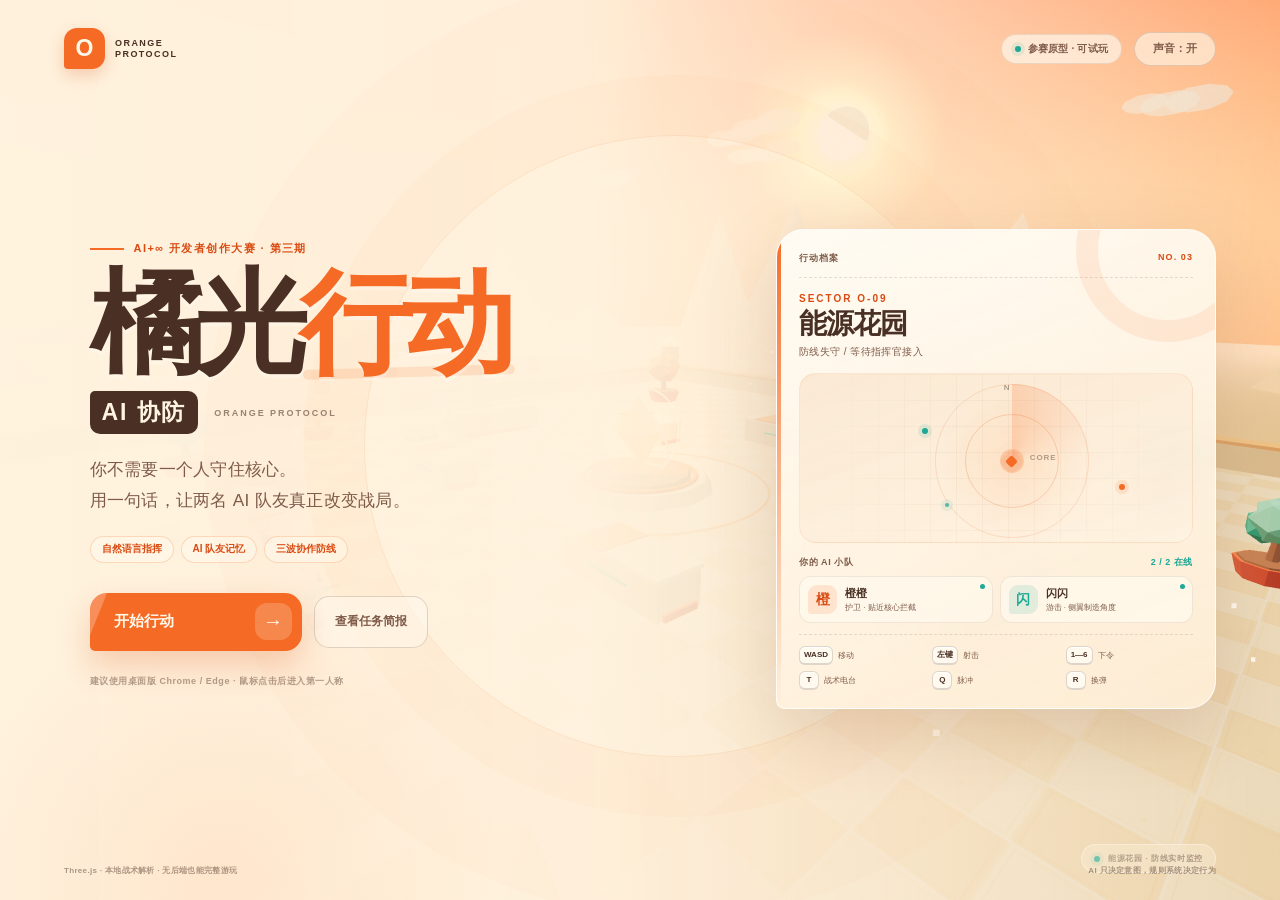
==== commit 712d7994: "补齐交付文档，修复 HUD 缩放与 iframe 指针锁定降级" ====
--- a/index.html
+++ b/index.html
@@ -57,6 +57,7 @@
               <b>→</b>
             </button>
             <button id="intel-toggle" class="ghost-button" type="button">查看任务简报</button>
+            <button id="open-window" class="ghost-button" type="button" hidden>在新窗口打开</button>
           </div>
           <div id="intel-drawer" class="intel-drawer" aria-hidden="true">
             <div class="intel-item"><b>01</b><span>守住中央能源核心，撑过三波进攻。</span></div>
@@ -234,6 +235,10 @@
       <div id="objective-chip" class="objective-chip"><i></i><span>目标：守住能源核心</span></div>
       <div id="damage-overlay" class="damage-overlay"></div>
       <div class="hud-hints">WASD 移动 · 左键射击 · R 换弹 · 1—6 下令 · T 战术电台 · Q 脉冲</div>
+      <div id="lock-fallback" class="lock-fallback hidden">
+        <span>指针锁定被拦截 · 已切换为<b>按住左键拖动视角</b></span>
+        <button id="lock-fallback-open" type="button">在新窗口打开</button>
+      </div>
     </section>
 
     <section id="pause-screen" class="screen pause-screen hidden">
--- a/styles.css
+++ b/styles.css
@@ -2067,16 +2067,55 @@
   left: 50%;
   bottom: 4px;
   transform: translateX(-50%);
-  padding: 3px 8px;
+  padding: 3px 9px;
   border-radius: 999px;
   background: rgba(255, 248, 235, 0.55);
-  color: rgba(74, 48, 36, 0.5);
-  font-size: 6px;
+  color: rgba(74, 48, 36, 0.55);
+  font-size: 9px;
   font-weight: 600;
   letter-spacing: 0.05em;
   white-space: nowrap;
   pointer-events: none;
   backdrop-filter: blur(8px);
+}
+
+.lock-fallback {
+  position: absolute;
+  left: 50%;
+  bottom: 96px;
+  transform: translateX(-50%);
+  display: flex;
+  align-items: center;
+  gap: 10px;
+  padding: 7px 10px 7px 14px;
+  border-radius: 999px;
+  background: rgba(255, 244, 227, 0.94);
+  border: 1px solid rgba(245, 107, 38, 0.28);
+  box-shadow: 0 10px 26px rgba(184, 92, 38, 0.16);
+  color: #6d4331;
+  font-size: 12px;
+  font-weight: 600;
+  white-space: nowrap;
+  pointer-events: auto;
+}
+
+.lock-fallback b {
+  color: var(--orange-deep, #d94b12);
+}
+
+.lock-fallback button {
+  padding: 5px 11px;
+  border: 0;
+  border-radius: 999px;
+  background: var(--orange);
+  color: #fff6e6;
+  font-size: 12px;
+  font-weight: 800;
+  cursor: pointer;
+}
+
+.lock-fallback button:hover {
+  background: #e85c22;
 }
 
 /* -------------------------------------------------------------------------- */
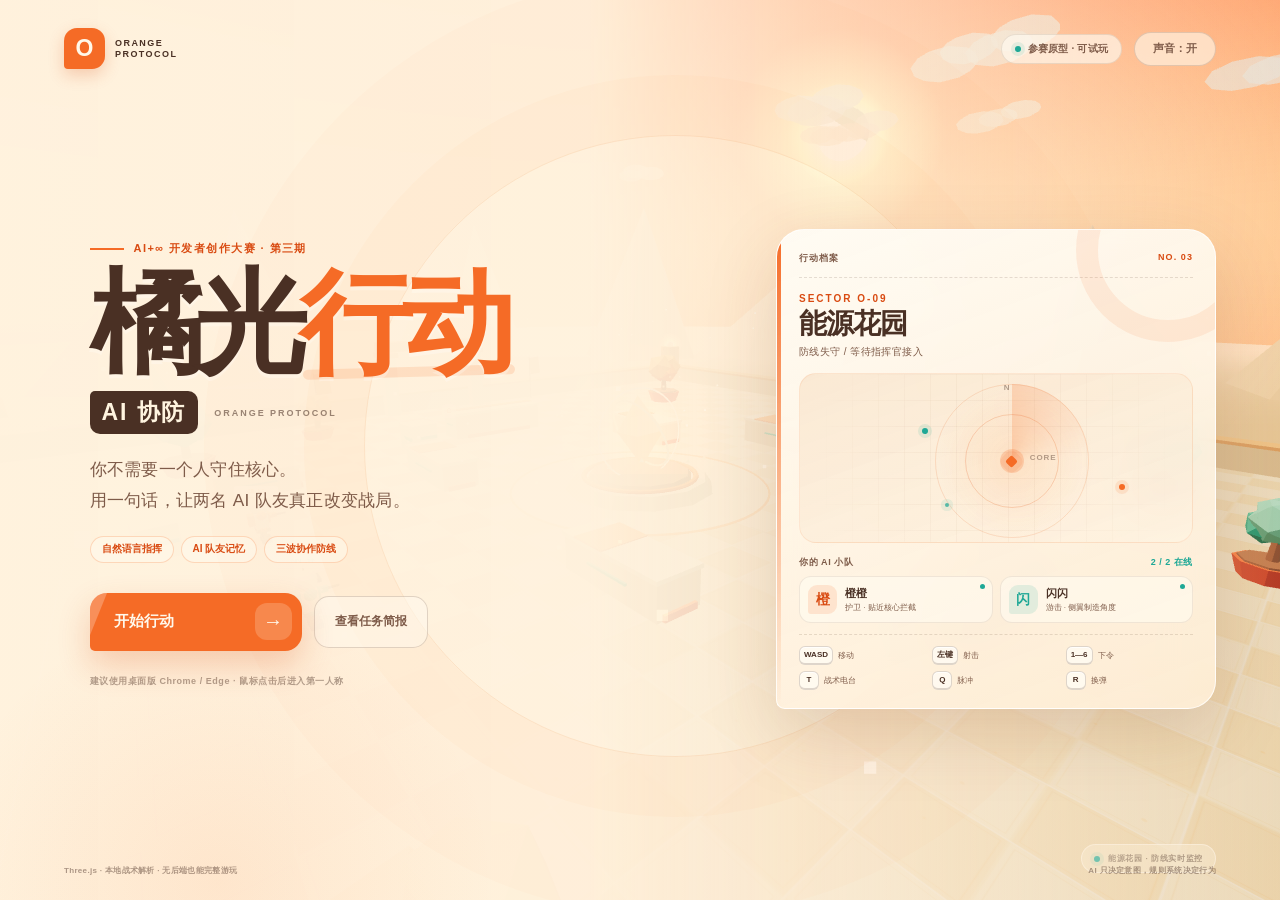
==== commit 8e3f7324: "嵌入环境手感修正：右键拖视角/左键开火，全屏替代无效的新窗口" ====
--- a/index.html
+++ b/index.html
@@ -57,7 +57,7 @@
               <b>→</b>
             </button>
             <button id="intel-toggle" class="ghost-button" type="button">查看任务简报</button>
-            <button id="open-window" class="ghost-button" type="button" hidden>在新窗口打开</button>
+            <button id="open-window" class="ghost-button" type="button" hidden>全屏游玩</button>
           </div>
           <div id="intel-drawer" class="intel-drawer" aria-hidden="true">
             <div class="intel-item"><b>01</b><span>守住中央能源核心，撑过三波进攻。</span></div>
@@ -236,8 +236,8 @@
       <div id="damage-overlay" class="damage-overlay"></div>
       <div class="hud-hints">WASD 移动 · 左键射击 · R 换弹 · 1—6 下令 · T 战术电台 · Q 脉冲</div>
       <div id="lock-fallback" class="lock-fallback hidden">
-        <span>指针锁定被拦截 · 已切换为<b>按住左键拖动视角</b></span>
-        <button id="lock-fallback-open" type="button">在新窗口打开</button>
+        <span>指针锁定被拦截 · 已切换为<b>右键拖动视角</b>，左键照常开火</span>
+        <button id="lock-fallback-open" type="button">全屏</button>
       </div>
     </section>
 
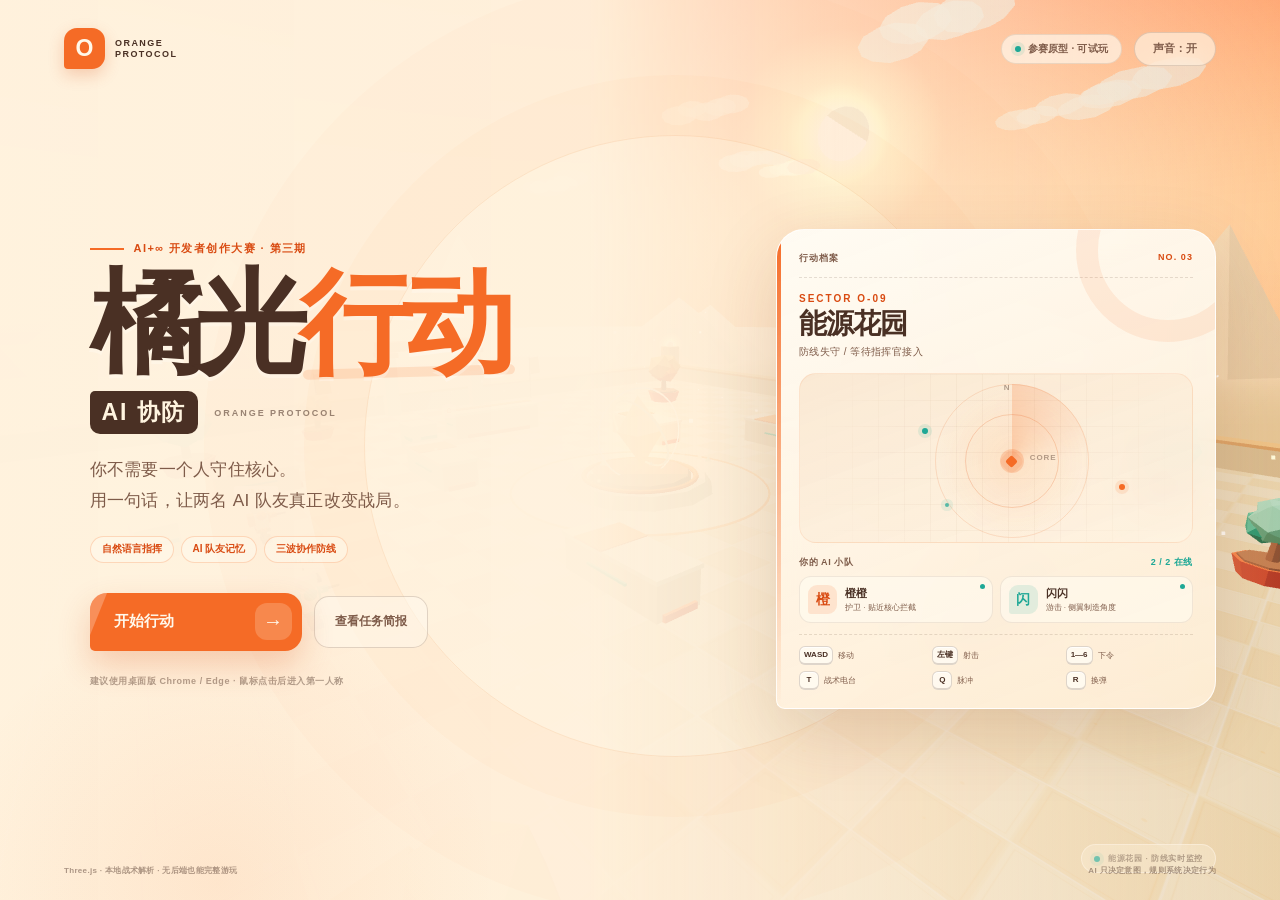
==== commit 8ad32c2f: "支持手机横屏触屏游玩 把"请用桌面浏览器"换成真的能玩： - src/touch.js 新增触控层：左下虚拟摇杆（模拟量 + 死区 + 推到底冲刺）、   右半屏拖动转视角、右下开火/换弹/脉冲、底部" ====
--- a/index.html
+++ b/index.html
@@ -2,7 +2,7 @@
 <html lang="zh-CN">
 <head>
   <meta charset="UTF-8">
-  <meta name="viewport" content="width=device-width, initial-scale=1.0">
+  <meta name="viewport" content="width=device-width, initial-scale=1.0, maximum-scale=1.0, user-scalable=no, viewport-fit=cover, interactive-widget=resizes-content">
   <meta name="theme-color" content="#ff7a2f">
   <meta name="description" content="橘光行动：AI 协防——一款可以用自然语言指挥 AI 队友的协作 FPS。">
   <link rel="icon" href="data:image/svg+xml,%3Csvg xmlns='http://www.w3.org/2000/svg' viewBox='0 0 64 64'%3E%3Crect width='64' height='64' rx='18' fill='%23f56b26'/%3E%3Ctext x='32' y='44' text-anchor='middle' font-size='40' font-weight='800' fill='%23fff4df'%3EO%3C/text%3E%3C/svg%3E">
@@ -61,11 +61,15 @@
           </div>
           <div id="intel-drawer" class="intel-drawer" aria-hidden="true">
             <div class="intel-item"><b>01</b><span>守住中央能源核心，撑过三波进攻。</span></div>
-            <div class="intel-item"><b>02</b><span>按 1—6 快速下令，按 T 输入自己的战术口令。</span></div>
+            <div class="intel-item"><b>02</b>
+              <span class="desktop-only">按 1—6 快速下令，按 T 输入自己的战术口令。</span>
+              <span class="touch-only">点底部 1—6 按钮下令，点「电台」输入自己的战术口令。</span>
+            </div>
             <div class="intel-item"><b>03</b><span>队友会记住哪一侧漏怪，并把记忆带到下一波。</span></div>
           </div>
           <p class="demo-note">
-            建议使用桌面版 Chrome / Edge · 鼠标点击后进入第一人称
+            <span class="desktop-only">建议使用桌面版 Chrome / Edge · 鼠标点击后进入第一人称</span>
+            <span class="touch-only">手机请横屏游玩 · 左下摇杆走位 · 右半屏滑动转视角</span>
           </p>
         </div>
 
@@ -116,13 +120,21 @@
             </div>
           </div>
 
-          <div class="control-strip">
+          <div class="control-strip desktop-only">
             <div><kbd>WASD</kbd><span>移动</span></div>
             <div><kbd>左键</kbd><span>射击</span></div>
             <div><kbd>1—6</kbd><span>下令</span></div>
             <div><kbd>T</kbd><span>战术电台</span></div>
             <div><kbd>Q</kbd><span>脉冲</span></div>
             <div><kbd>R</kbd><span>换弹</span></div>
+          </div>
+          <div class="control-strip touch-only">
+            <div><kbd>左侧</kbd><span>摇杆走位</span></div>
+            <div><kbd>右侧</kbd><span>滑动视角</span></div>
+            <div><kbd>开火</kbd><span>按住射击</span></div>
+            <div><kbd>1—6</kbd><span>下令</span></div>
+            <div><kbd>电台</kbd><span>说话</span></div>
+            <div><kbd>脉冲</kbd><span>技能</span></div>
           </div>
         </aside>
       </main>
@@ -251,7 +263,8 @@
           <button id="restart-button" class="ghost-button" type="button">重新开始</button>
           <button id="menu-button" class="text-button" type="button">返回行动页</button>
         </div>
-        <div class="pause-tip"><kbd>Esc</kbd> 继续 · 鼠标点击画面可重新锁定视角</div>
+        <div class="pause-tip desktop-only"><kbd>Esc</kbd> 继续 · 鼠标点击画面可重新锁定视角</div>
+        <div class="pause-tip touch-only">点「继续行动」回到战场 · 触屏不需要重新锁定视角</div>
       </div>
     </section>
 
@@ -315,11 +328,35 @@
       </div>
     </section>
 
+    <!-- 触屏层：只在手机/平板上显示，挂在 #app 下、不受 HUD 缩放影响 -->
+    <div id="touch-layer" class="touch-layer hidden">
+      <button id="touch-pause" class="touch-pause" type="button" aria-label="暂停">Ⅱ</button>
+      <div id="stick-zone" class="stick-zone">
+        <div class="stick-base">
+          <div id="stick-knob" class="stick-knob"></div>
+        </div>
+      </div>
+      <button id="touch-interact" class="touch-interact" type="button">按住 · 扶起队友</button>
+      <div class="touch-actions">
+        <div class="touch-stack">
+          <button id="touch-radio" class="touch-mini" type="button">电台</button>
+          <button id="touch-reload" class="touch-mini" type="button">换弹</button>
+          <button id="touch-skill" class="touch-mini touch-mini-skill" type="button">脉冲</button>
+        </div>
+        <button id="touch-fire" class="touch-fire" type="button"><span>开火</span></button>
+      </div>
+    </div>
+
     <div id="mobile-warning" class="mobile-warning">
-      <div class="mobile-card">
+      <div class="mobile-card mobile-card-rotate">
+        <span class="eyebrow">ROTATE TO PLAY</span>
+        <h2>请把手机横过来</h2>
+        <p>横屏后左下是走位摇杆、右下滑动转视角、右下角开火。指令按钮在底部中间。</p>
+      </div>
+      <div class="mobile-card mobile-card-desktop">
         <span class="eyebrow">DESKTOP MISSION</span>
-        <h2>请用电脑打开</h2>
-        <p>这是一款需要鼠标和键盘的 3D 协作 FPS。桌面版 Chrome 或 Edge 能获得完整体验。</p>
+        <h2>窗口太窄了</h2>
+        <p>把浏览器窗口拉宽即可开始。这是一款 3D 协作 FPS，需要鼠标和键盘。</p>
       </div>
     </div>
   </div>
--- a/styles.css
+++ b/styles.css
@@ -2563,6 +2563,22 @@
   line-height: 1.65;
 }
 
+/* 大模型生成的复盘替换本地模板时，轻微淡入，避免文字"跳"一下 */
+.result-insight p.is-fresh {
+  animation: insight-fresh 0.55s ease-out;
+}
+
+@keyframes insight-fresh {
+  0% {
+    opacity: 0.15;
+    transform: translateY(3px);
+  }
+  100% {
+    opacity: 1;
+    transform: none;
+  }
+}
+
 .result-actions {
   grid-column: 1 / -1;
   display: flex;
@@ -2592,8 +2608,44 @@
 /* Mobile                                                                     */
 /* -------------------------------------------------------------------------- */
 
+/* 触屏上才有 / 桌面上才有的文案。JS 用 body.is-touch 标记，比纯媒体查询可靠：
+   触屏笔记本（pointer: fine）会走桌面路径，而 ?touch=1 又能强制走触屏路径。 */
+.touch-only {
+  display: none;
+}
+
+body.is-touch .touch-only {
+  display: inline;
+}
+
+body.is-touch .desktop-only {
+  display: none !important;
+}
+
 .mobile-warning {
   display: none;
+}
+
+/* 桌面窗口太窄：别硬挤，提示拉宽 */
+@media (max-width: 860px) {
+  body:not(.is-touch) .mobile-warning {
+    display: grid;
+  }
+
+  body:not(.is-touch) .mobile-card-rotate {
+    display: none;
+  }
+}
+
+/* 触屏竖屏：请横过来 */
+@media (orientation: portrait) {
+  body.is-touch .mobile-warning {
+    display: grid;
+  }
+
+  body.is-touch .mobile-card-desktop {
+    display: none;
+  }
 }
 
 @media (max-width: 1180px) {
@@ -2724,7 +2776,6 @@
 
 @media (max-width: 860px), (pointer: coarse) {
   .mobile-warning {
-    display: grid;
     place-items: center;
     position: absolute;
     inset: 0;
@@ -2833,6 +2884,658 @@
 
   .result-actions {
     padding: 16px;
+  }
+}
+
+/* -------------------------------------------------------------------------- */
+/* Touch play (横屏手机 / 平板)                                                */
+/* -------------------------------------------------------------------------- */
+/* 触屏这套 HUD 用真实像素排，所以 game.resize() 在触屏上把 --hud-scale 固定成 1。
+   尺寸全部跟视口高度走（横屏手机的可视高度只有 320—430px），再用 safe-area
+   避开刘海和.home 条——iPhone 横屏时左边 44px 是拿不到触摸的。 */
+
+body.is-touch {
+  --safe-t: env(safe-area-inset-top, 0px);
+  --safe-r: env(safe-area-inset-right, 0px);
+  --safe-b: env(safe-area-inset-bottom, 0px);
+  --safe-l: env(safe-area-inset-left, 0px);
+  --stick-size: clamp(104px, 38vh, 150px);
+  --fire-size: clamp(72px, 26vh, 104px);
+  --mini-h: clamp(34px, 11vh, 44px);
+  overscroll-behavior: none;
+  -webkit-user-select: none;
+  user-select: none;
+  -webkit-tap-highlight-color: transparent;
+  -webkit-touch-callout: none;
+}
+
+body.is-touch #app {
+  height: 100dvh;
+}
+
+body.is-touch #game-canvas {
+  touch-action: none;
+}
+
+/* ---------------------------------------------------------------- 触控层 */
+.touch-layer {
+  position: absolute;
+  inset: 0;
+  z-index: 15; /* HUD 是 10、弹窗是 20：夹在中间，弹窗能盖住它 */
+  display: none;
+  pointer-events: none;
+}
+
+body.is-touch.is-playing .touch-layer {
+  display: block;
+}
+
+/* 暂停 / 电台打开时整层收起来，免得隔着毛玻璃看到摇杆 */
+body.is-touch:has(#pause-screen:not(.hidden)) .touch-layer,
+body.is-touch:has(#radio-modal:not(.hidden)) .touch-layer {
+  display: none;
+}
+
+.stick-zone {
+  position: absolute;
+  left: calc(var(--safe-l) + 4px);
+  bottom: calc(var(--safe-b) + 4px);
+  display: grid;
+  place-items: center;
+  width: var(--stick-size);
+  height: var(--stick-size);
+  pointer-events: auto;
+  touch-action: none;
+}
+
+.stick-base {
+  position: relative;
+  display: grid;
+  place-items: center;
+  width: 86%;
+  height: 86%;
+  border: 1px solid rgba(255, 255, 255, 0.5);
+  border-radius: 50%;
+  background: radial-gradient(circle at 50% 42%, rgba(255, 250, 240, 0.26), rgba(255, 248, 235, 0.08));
+  box-shadow: inset 0 0 0 1px rgba(255, 255, 255, 0.14), 0 8px 22px rgba(80, 44, 22, 0.12);
+  backdrop-filter: blur(4px);
+}
+
+.stick-knob {
+  width: 46%;
+  height: 46%;
+  border-radius: 50%;
+  background: radial-gradient(circle at 42% 34%, #ffd7a8, var(--orange) 60%, var(--orange-deep));
+  box-shadow: 0 4px 14px rgba(160, 60, 16, 0.34);
+  will-change: transform;
+  transition: transform 130ms cubic-bezier(0.22, 1, 0.36, 1);
+}
+
+.stick-zone.is-active .stick-knob {
+  transition: none;
+}
+
+.touch-fire {
+  position: absolute;
+  right: calc(var(--safe-r) + 8px);
+  bottom: calc(var(--safe-b) + 8px);
+  display: grid;
+  place-items: center;
+  width: var(--fire-size);
+  height: var(--fire-size);
+  border: 1px solid rgba(255, 255, 255, 0.6);
+  border-radius: 50%;
+  background: radial-gradient(circle at 44% 34%, rgba(255, 216, 176, 0.96), rgba(245, 107, 38, 0.92) 56%, rgba(217, 75, 18, 0.95));
+  box-shadow: 0 10px 26px rgba(150, 55, 14, 0.3), inset 0 0 0 1px rgba(255, 255, 255, 0.26);
+  color: #fff6e8;
+  font-size: clamp(12px, 3.4vh, 16px);
+  font-weight: 800;
+  letter-spacing: 0.08em;
+  pointer-events: auto;
+  touch-action: none;
+  transition: transform 90ms ease, box-shadow 90ms ease;
+}
+
+.touch-fire.is-active {
+  transform: scale(0.94);
+  box-shadow: 0 3px 12px rgba(150, 55, 14, 0.4), inset 0 0 0 3px rgba(255, 255, 255, 0.42);
+}
+
+.touch-stack {
+  position: absolute;
+  right: calc(var(--safe-r) + 8px);
+  bottom: calc(var(--safe-b) + var(--fire-size) + 16px);
+  display: flex;
+  gap: 6px;
+  pointer-events: none;
+}
+
+.touch-mini {
+  width: calc(var(--mini-h) * 1.34);
+  height: var(--mini-h);
+  border: 1px solid rgba(255, 255, 255, 0.62);
+  border-radius: 11px;
+  background: rgba(255, 248, 235, 0.84);
+  box-shadow: 0 6px 16px rgba(123, 65, 34, 0.16);
+  color: var(--ink);
+  font-size: clamp(10px, 2.8vh, 12px);
+  font-weight: 800;
+  letter-spacing: 0.02em;
+  pointer-events: auto;
+  touch-action: none;
+  backdrop-filter: blur(10px);
+  transition: transform 90ms ease, opacity 160ms ease;
+}
+
+.touch-mini:active {
+  transform: scale(0.94);
+}
+
+.touch-mini-skill {
+  --cd: 1;
+  background:
+    linear-gradient(to top, rgba(245, 107, 38, 0.17) calc(var(--cd) * 100%), rgba(255, 248, 235, 0.84) calc(var(--cd) * 100%));
+  transition: transform 90ms ease, opacity 160ms ease, border-color 200ms ease;
+}
+
+.touch-mini-skill.cooling {
+  opacity: 0.66;
+}
+
+.touch-mini-skill:not(.cooling) {
+  border-color: rgba(245, 107, 38, 0.45);
+}
+
+.touch-pause {
+  position: absolute;
+  left: calc(var(--safe-l) + 8px);
+  top: calc(var(--safe-t) + 8px);
+  display: grid;
+  place-items: center;
+  width: 38px;
+  height: 38px;
+  border: 1px solid rgba(255, 255, 255, 0.62);
+  border-radius: 12px 12px 12px 4px;
+  background: rgba(255, 248, 235, 0.82);
+  box-shadow: 0 6px 16px rgba(123, 65, 34, 0.16);
+  color: var(--ink);
+  font-size: 13px;
+  font-weight: 900;
+  pointer-events: auto;
+  touch-action: none;
+  backdrop-filter: blur(10px);
+}
+
+.touch-interact {
+  --revive: 0;
+  position: absolute;
+  left: 50%;
+  bottom: calc(var(--safe-b) + 74px);
+  display: none;
+  align-items: center;
+  height: 42px;
+  padding: 0 20px;
+  transform: translateX(-50%);
+  border: 1px solid rgba(245, 107, 38, 0.42);
+  border-radius: 999px;
+  background:
+    linear-gradient(to right, rgba(245, 107, 38, 0.34) calc(var(--revive) * 100%), rgba(255, 244, 227, 0.94) calc(var(--revive) * 100%));
+  box-shadow: 0 8px 22px rgba(123, 65, 34, 0.2);
+  color: var(--ink);
+  font-size: 12px;
+  font-weight: 800;
+  white-space: nowrap;
+  pointer-events: auto;
+  touch-action: none;
+}
+
+body.has-revive .touch-interact {
+  display: flex;
+}
+
+.touch-interact.is-active {
+  box-shadow: inset 0 0 0 2px rgba(245, 107, 38, 0.4), 0 8px 22px rgba(123, 65, 34, 0.2);
+}
+
+/* ------------------------------------------------------------ HUD 重排 */
+/* 注意：这里不要重置 .hud 的 transform —— 手机上 --hud-scale 算出来就是 1，
+   平板横屏才会放大一点，重置掉就没法放大了。 */
+
+body.is-touch .hud-top-left {
+  left: calc(var(--safe-l) + 56px);
+  top: calc(var(--safe-t) + 10px);
+  gap: 12px;
+}
+
+body.is-touch .mini-mark {
+  width: 26px;
+  height: 26px;
+  border-radius: 8px 8px 8px 3px;
+  font-size: 14px;
+}
+
+body.is-touch .mini-wordmark b {
+  font-size: 11px;
+}
+
+body.is-touch .mini-wordmark span:not(.mini-mark) {
+  font-size: 6px;
+  letter-spacing: 0.1em;
+}
+
+body.is-touch .score-line {
+  padding-left: 12px;
+}
+
+body.is-touch .score-line span {
+  font-size: 6px;
+}
+
+body.is-touch .score-line b {
+  font-size: 15px;
+}
+
+body.is-touch .wave-pill {
+  top: calc(var(--safe-t) + 8px);
+  width: 188px;
+  padding: 6px 10px 7px;
+  border-radius: 11px 11px 11px 4px;
+}
+
+body.is-touch .wave-pill span {
+  font-size: 7px;
+}
+
+body.is-touch .wave-pill strong {
+  font-size: 11px;
+}
+
+body.is-touch .wave-pill small {
+  font-size: 7px;
+}
+
+body.is-touch .hud-top-right {
+  top: calc(var(--safe-t) + 8px);
+  right: calc(var(--safe-r) + 10px);
+  gap: 6px;
+}
+
+body.is-touch .core-card {
+  width: 148px;
+  padding: 7px 10px;
+  border-radius: 11px 11px 11px 4px;
+}
+
+body.is-touch .core-card-title {
+  font-size: 8px;
+}
+
+body.is-touch .core-card-foot {
+  font-size: 6px;
+}
+
+body.is-touch .core-bar {
+  height: 4px;
+}
+
+body.is-touch .minimap-card {
+  display: none;
+}
+
+body.is-touch .vitals {
+  left: calc(var(--safe-l) + 10px);
+  top: calc(var(--safe-t) + 44px);
+  bottom: auto;
+  width: 176px;
+  gap: 8px;
+  padding: 6px 8px;
+  border-radius: 11px 11px 11px 4px;
+}
+
+body.is-touch .commander-avatar {
+  width: 26px;
+  height: 26px;
+  border-radius: 8px 8px 8px 3px;
+  font-size: 12px;
+}
+
+body.is-touch .vitals-label {
+  font-size: 7px;
+}
+
+body.is-touch .health-bar {
+  height: 4px;
+  margin: 3px 0;
+}
+
+body.is-touch .vitals-foot {
+  display: none;
+}
+
+body.is-touch .squad-panel {
+  left: calc(var(--safe-l) + 10px);
+  top: calc(var(--safe-t) + 92px);
+  width: auto;
+  display: flex;
+  align-items: center;
+  gap: 5px;
+}
+
+body.is-touch .squad-panel .panel-label {
+  flex-direction: column;
+  align-items: flex-start;
+  justify-content: center;
+  gap: 1px;
+  margin: 0;
+  font-size: 6px;
+  line-height: 1.1;
+}
+
+body.is-touch .ally-cards {
+  grid-auto-flow: column;
+  gap: 5px;
+}
+
+body.is-touch .ally-card {
+  width: 116px;
+  grid-template-columns: 20px 1fr auto;
+  gap: 5px;
+  padding: 4px 6px;
+  border-radius: 9px 9px 9px 3px;
+}
+
+body.is-touch .card-avatar {
+  width: 20px;
+  height: 20px;
+  font-size: 10px;
+}
+
+body.is-touch .card-name {
+  gap: 3px;
+  font-size: 9px;
+}
+
+body.is-touch .card-name em {
+  font-size: 6px;
+}
+
+body.is-touch .card-order {
+  padding: 2px 4px;
+  font-size: 6px;
+}
+
+body.is-touch .weapon-panel {
+  right: calc(var(--safe-r) + 10px);
+  top: calc(var(--safe-t) + 68px);
+  bottom: auto;
+  width: 130px;
+  min-width: 0;
+  padding: 6px 9px;
+  border-radius: 11px 11px 4px 11px;
+}
+
+body.is-touch .weapon-kicker {
+  font-size: 6px;
+  letter-spacing: 0.02em;
+}
+
+body.is-touch .ammo-line {
+  margin-top: 1px;
+}
+
+body.is-touch .ammo-line b {
+  font-size: 24px;
+}
+
+body.is-touch .ammo-ticks {
+  height: 3px;
+}
+
+body.is-touch .reload-label {
+  font-size: 7px;
+}
+
+body.is-touch .skill-button {
+  display: none;
+}
+
+body.is-touch .kill-feed {
+  right: calc(var(--safe-r) + 10px);
+  top: calc(var(--safe-t) + 146px);
+  max-width: 150px;
+  font-size: 7px;
+}
+
+body.is-touch .objective-chip,
+body.is-touch .hud-hints {
+  display: none;
+}
+
+body.is-touch .command-dock {
+  left: 50%;
+  bottom: calc(var(--safe-b) + 8px);
+  width: auto;
+  max-width: calc(100% - 2 * var(--stick-size));
+  gap: 3px;
+  padding: 5px;
+  border-radius: 15px 15px 15px 5px;
+}
+
+body.is-touch .command-dock .radio-open,
+body.is-touch .command-dock .parser-badge {
+  display: none;
+}
+
+body.is-touch .quick-commands {
+  gap: 3px;
+}
+
+body.is-touch .quick-commands button {
+  width: 52px;
+  height: 44px;
+  gap: 2px;
+  border-radius: 8px;
+}
+
+body.is-touch .quick-commands kbd {
+  font-size: 7px;
+}
+
+body.is-touch .quick-commands button span {
+  font-size: 9px;
+}
+
+body.is-touch .dialogue-stack {
+  bottom: calc(var(--safe-b) + 120px);
+  width: min(420px, 76vw);
+  min-width: 0;
+}
+
+body.is-touch .interact-prompt {
+  display: none;
+}
+
+body.is-touch .crosshair {
+  width: 28px;
+  height: 28px;
+}
+
+body.is-touch .wave-banner {
+  top: 26%;
+  width: min(470px, 86vw);
+}
+
+body.is-touch .wave-banner h2 {
+  font-size: 26px;
+}
+
+body.is-touch .wave-banner p {
+  font-size: 10px;
+}
+
+body.is-touch .banner-brief {
+  font-size: 9px;
+}
+
+body.is-touch .lock-fallback {
+  display: none !important;
+}
+
+/* 横屏手机上开始页 / 结算页都要能在 320px 高里读完 */
+@media (max-height: 520px) {
+  body.is-touch .start-screen {
+    padding: 12px 18px 10px;
+    overflow-y: auto;
+  }
+
+  body.is-touch .landing-top {
+    padding-bottom: 0;
+  }
+
+  body.is-touch .landing-grid {
+    padding-top: 10px;
+    padding-bottom: 8px;
+    gap: 12px;
+  }
+
+  body.is-touch .hero h1 {
+    font-size: clamp(46px, 12vh, 72px);
+  }
+
+  body.is-touch .hero-lead {
+    margin-top: 6px;
+    font-size: 11px;
+    line-height: 1.6;
+  }
+
+  body.is-touch .tag-row,
+  body.is-touch .landing-footer {
+    display: none;
+  }
+
+  body.is-touch .cta-row {
+    margin-top: 10px;
+  }
+
+  body.is-touch .primary-button {
+    height: 44px;
+  }
+
+  body.is-touch .demo-note {
+    margin-top: 8px;
+    font-size: 9px;
+  }
+
+  /* 结算页原本是「左英雄块 + 右数据块」两栏，最小宽度 690px。
+     横屏手机只有 844 宽、390 高，两栏必然横向溢出，所以改成单栏竖排。 */
+  body.is-touch .result-wrap {
+    grid-template-columns: 1fr;
+    width: min(660px, 94vw);
+    min-height: 0;
+    max-height: calc(100dvh - 20px);
+    overflow-y: auto;
+  }
+
+  body.is-touch .result-hero {
+    grid-row: auto;
+    padding: 12px 18px;
+  }
+
+  body.is-touch .result-hero h2 {
+    margin: 2px 0;
+    font-size: 24px;
+  }
+
+  body.is-touch .result-hero p {
+    margin: 0;
+    font-size: 10px;
+  }
+
+  body.is-touch .result-hero .eyebrow {
+    font-size: 8px;
+  }
+
+  /* 评级挪到右上角，不再占一整行 */
+  body.is-touch .result-grade {
+    position: absolute;
+    top: 50%;
+    right: 18px;
+    width: 46px;
+    height: 46px;
+    margin: 0;
+    transform: translateY(-50%);
+    border-radius: 14px 14px 14px 4px;
+    font-size: 26px;
+  }
+
+  body.is-touch .result-stats {
+    grid-template-columns: repeat(6, 1fr);
+    padding: 6px 12px;
+  }
+
+  body.is-touch .result-stats > div {
+    min-height: 0;
+    padding: 5px 6px;
+    text-align: center;
+  }
+
+  body.is-touch .result-stats span {
+    font-size: 7px;
+  }
+
+  body.is-touch .result-stats b {
+    font-size: 14px;
+  }
+
+  body.is-touch .result-insight {
+    grid-column: 1;
+    margin: 2px 12px 6px;
+    padding: 7px 10px;
+  }
+
+  body.is-touch .result-insight span {
+    font-size: 7px;
+  }
+
+  body.is-touch .result-insight p {
+    margin: 2px 0 0;
+    font-size: 9px;
+    line-height: 1.55;
+  }
+
+  body.is-touch .result-actions {
+    padding: 8px 12px;
+  }
+
+  body.is-touch .result-actions .primary-button {
+    height: 42px;
+    min-width: 160px;
+  }
+
+  body.is-touch .result-foot {
+    display: none;
+  }
+
+  body.is-touch .modal-card {
+    padding: 18px;
+    max-width: min(520px, 92vw);
+  }
+
+  body.is-touch .pause-card h2 {
+    font-size: 26px;
+  }
+
+  body.is-touch .radio-card h2 {
+    font-size: 24px;
+  }
+
+  body.is-touch .radio-lead {
+    font-size: 10px;
+  }
+
+  body.is-touch .radio-history {
+    max-height: 62px;
+    overflow-y: auto;
   }
 }
 
